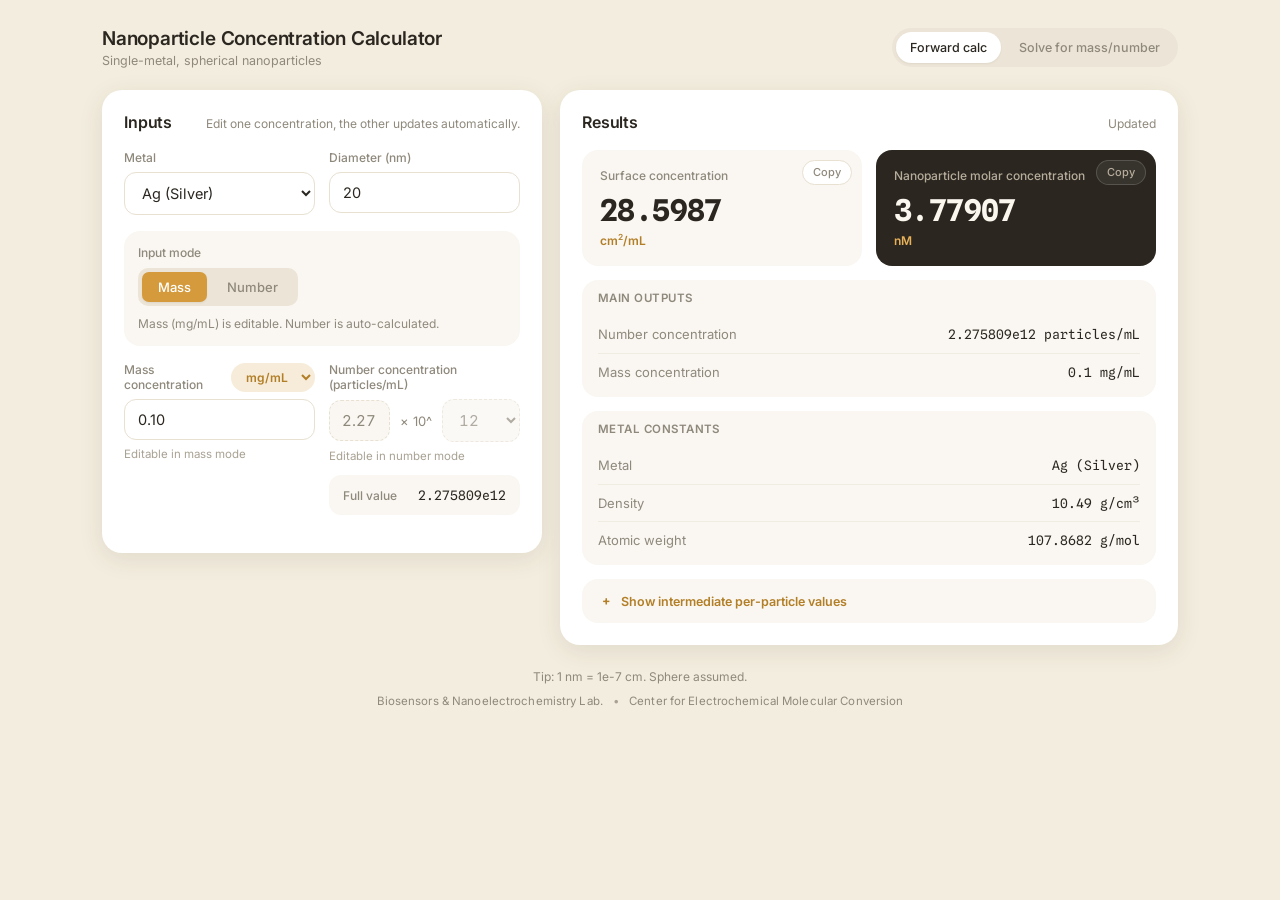
==== index.html @ 7a32f73c "Fix mode overlap and switch font to Inter - .mode now uses flex-direction:column so radios and hint " ====
<!doctype html>
<html lang="en">
<head>
  <meta charset="utf-8" />
  <meta name="viewport" content="width=device-width, initial-scale=1" />
  <title>Nanoparticle Concentration Calculator</title>
  <link rel="preconnect" href="https://fonts.googleapis.com" />
  <link rel="preconnect" href="https://fonts.gstatic.com" crossorigin />
  <link href="https://fonts.googleapis.com/css2?family=Inter:wght@400;500;600;700&family=Spline+Sans+Mono:wght@400;500;600&display=swap" rel="stylesheet" />
  <link rel="stylesheet" href="static/style.css" />
  <script src="static/utils.js"></script>
  <script src="static/calc.js"></script>
</head>

<body>
  <div class="app">
    <header class="topbar">
      <div class="brand">
        <div class="title">
          <h1>Nanoparticle Concentration Calculator</h1>
          <p>Single-metal, spherical nanoparticles</p>
        </div>
      </div>
      <div class="topbar-right">
        <nav class="nav" aria-label="Pages">
          <a class="nav-link active" href="./">Forward calc</a>
          <a class="nav-link" href="solve/">Solve for mass/number</a>
        </nav>
      </div>
    </header>

    <main class="grid">
      <!-- Inputs -->
      <section class="card">
        <div class="card-head">
          <h2>Inputs</h2>
          <span class="muted">Edit one concentration, the other updates automatically.</span>
        </div>

        <form class="form" onsubmit="return false;">
          <div class="row">
            <label class="field">
              <span class="label">Metal</span>
              <select id="metal" class="control"></select>
            </label>

            <label class="field">
              <span class="label">Diameter (nm)</span>
              <input id="diameter" class="control" type="number" step="any" min="0" value="20" />
            </label>
          </div>

          <div class="mode">
            <div class="mode-left">
              <div class="label">Input mode</div>
              <div class="radios">
                <label class="radio">
                  <input type="radio" name="mode" value="mass" checked />
                  <span>Mass</span>
                </label>
                <label class="radio">
                  <input type="radio" name="mode" value="number" />
                  <span>Number</span>
                </label>
              </div>
            </div>
            <div class="mode-right">
              <div class="hint" id="modeHint">Mass is editable. Number is auto-calculated.</div>
            </div>
          </div>

          <div class="row">
            <label class="field">
              <div class="label-row">
                <span class="label">Mass concentration</span>
                <select id="massUnit" class="control control-inline" title="Mass unit">
                  <option value="mg" selected>mg/mL</option>
                  <option value="ug">ug/mL</option>
                </select>
              </div>
              <input id="mass" class="control" type="number" step="any" min="0" placeholder="e.g., 0.10" />
              <span class="help">Editable in mass mode</span>
            </label>

            <div class="field">
              <span class="label">Number concentration (particles/mL)</span>
              <div class="sci">
                <input id="numCoeff" class="control control-sci mono" type="text" inputmode="decimal" placeholder="e.g., 2.12" />
                <span class="sci-mid">× 10^</span>
                <select id="numExp" class="control control-sci mono"></select>
              </div>
              <span class="help">Editable in number mode</span>
              <div class="smallbox">
                <div class="smallbox-k">Full value</div>
                <div class="smallbox-v mono" id="numFull">-</div>
              </div>
            </div>
          </div>

          <div class="status">
            <div id="error" class="msg error" hidden></div>
          </div>

          <noscript>
            <div class="msg error">JavaScript is required for live calculation.</div>
          </noscript>
        </form>
      </section>

      <!-- Results -->
      <section class="card">
        <div class="card-head">
          <h2>Results</h2>
          <span class="muted" id="resultTag">Waiting for valid input…</span>
        </div>

        <div class="results">
          <div class="kpi">
            <button class="copy-btn" onclick="copyToClipboard(document.getElementById('outSurface').textContent, this)">Copy</button>
            <div class="kpi-label">Surface concentration</div>
            <div class="kpi-value mono" id="outSurface">-</div>
            <div class="kpi-unit">cm<sup>2</sup>/mL</div>
          </div>

          <div class="kpi">
            <button class="copy-btn" onclick="copyToClipboard(document.getElementById('outMolar').textContent, this)">Copy</button>
            <div class="kpi-label">Nanoparticle molar concentration</div>
            <div class="kpi-value mono" id="outMolar">-</div>
            <div class="kpi-unit">nM</div>
          </div>
        </div>

        <div class="tables">
          <div class="table">
            <div class="table-title">Main outputs</div>
            <div class="rows">
              <div class="r"><div class="k">Number concentration</div><div class="v mono" id="outNumber">-</div></div>
              <div class="r"><div class="k">Mass concentration</div><div class="v mono" id="outMass">-</div></div>
            </div>
          </div>

          <div class="table">
            <div class="table-title">Metal constants</div>
            <div class="rows">
              <div class="r"><div class="k">Metal</div><div class="v mono" id="outMetal">-</div></div>
              <div class="r"><div class="k">Density</div><div class="v mono" id="outDensity">-</div></div>
              <div class="r"><div class="k">Atomic weight</div><div class="v mono" id="outAW">-</div></div>
            </div>
          </div>

          <details class="details">
            <summary>Show intermediate per-particle values</summary>
            <div class="table">
              <div class="table-title">Intermediate (per particle)</div>
              <div class="rows">
                <div class="r"><div class="k">Radius</div><div class="v mono" id="midRadius">-</div></div>
                <div class="r"><div class="k">Volume</div><div class="v mono" id="midVolume">-</div></div>
                <div class="r"><div class="k">Surface area</div><div class="v mono" id="midArea">-</div></div>
                <div class="r"><div class="k">Mass</div><div class="v mono" id="midMass">-</div></div>
              </div>
            </div>
          </details>
        </div>
      </section>
    </main>

    <footer class="foot">
      <span class="muted">Tip: 1 nm = 1e-7 cm. Sphere assumed.</span>
      <div class="attr">
        <span>Biosensors &amp; Nanoelectrochemistry Lab.</span>
        <span class="dot">•</span>
        <span>Center for Electrochemical Molecular Conversion</span>
      </div>
    </footer>
  </div>

<script>
(() => {
  const $ = (id) => document.getElementById(id);

  // Populate metal dropdown from calc.js
  const metalEl = $("metal");
  Object.entries(METALS).forEach(([sym, m]) => {
    const opt = document.createElement("option");
    opt.value = sym;
    opt.textContent = `${sym} (${m.name})`;
    metalEl.appendChild(opt);
  });

  const diaEl      = $("diameter");
  const massEl     = $("mass");
  const massUnitEl = $("massUnit");
  const coeffEl    = $("numCoeff");
  const expEl      = $("numExp");
  const numFullEl  = $("numFull");
  const errorEl    = $("error");
  const modeHintEl = $("modeHint");
  const resultTagEl= $("resultTag");
  const outSurface = $("outSurface");
  const outMolar   = $("outMolar");
  const outNumber  = $("outNumber");
  const outMass    = $("outMass");
  const outMetal   = $("outMetal");
  const outDensity = $("outDensity");
  const outAW      = $("outAW");
  const midRadius  = $("midRadius");
  const midVolume  = $("midVolume");
  const midArea    = $("midArea");
  const midMass    = $("midMass");

  let timer = null;
  let prevMassUnit = massUnitEl.value;

  function getMode() {
    const r = document.querySelector('input[name="mode"]:checked');
    return r ? r.value : "mass";
  }

  function massUnitLabel() { return massUnitEl.value === "ug" ? "ug/mL" : "mg/mL"; }
  function mgToSelected(mg){ return massUnitEl.value === "ug" ? mg * 1e3 : mg; }
  function selectedToMg(x) { return massUnitEl.value === "ug" ? x * 1e-3 : x; }

  function setError(text) {
    if (!text) { errorEl.hidden = true; errorEl.textContent = ""; return; }
    errorEl.textContent = text; errorEl.hidden = false;
  }

  function clearOutputs() {
    [outSurface,outMolar,outNumber,outMass,outMetal,outDensity,outAW,
     midRadius,midVolume,midArea,midMass].forEach(el => el.textContent = "-");
    resultTagEl.textContent = "Waiting for valid input…";
  }

  function scheduleCompute() {
    if (timer) clearTimeout(timer);
    timer = setTimeout(compute, 180);
  }

  function fillExponentOptions() {
    expEl.innerHTML = "";
    for (let e = 6; e <= 18; e++) {
      const opt = document.createElement("option");
      opt.value = opt.textContent = String(e);
      expEl.appendChild(opt);
    }
    expEl.value = "12";
  }

  function refreshModeUI() {
    const mode = getMode();
    if (mode === "mass") {
      massEl.readOnly = false; coeffEl.readOnly = true; expEl.disabled = true;
      massEl.classList.remove("readonly"); coeffEl.classList.add("readonly"); expEl.classList.add("readonly");
      modeHintEl.textContent = `Mass (${massUnitLabel()}) is editable. Number is auto-calculated.`;
    } else {
      massEl.readOnly = true; coeffEl.readOnly = false; expEl.disabled = false;
      massEl.classList.add("readonly"); coeffEl.classList.remove("readonly"); expEl.classList.remove("readonly");
      modeHintEl.textContent = `Number is editable. Mass (${massUnitLabel()}) is auto-calculated.`;
    }
    setError(""); scheduleCompute();
  }

  function parseCoeff() {
    const s = String(coeffEl.value || "").trim().replace(",", ".");
    if (!s) return null;
    const x = Number(s);
    return Number.isFinite(x) ? x : null;
  }

  function fromSciParts(c, e) { return c * Math.pow(10, e); }

  function toSciParts(x) {
    if (!(x > 0) || !Number.isFinite(x)) return null;
    const exp = Math.floor(Math.log10(x));
    return { coeff: x / Math.pow(10, exp), exp };
  }

  function setFullValueFromCoeffExp() {
    const c = parseCoeff(), e = Number(expEl.value);
    if (c === null || !(c > 0) || !Number.isFinite(e)) { numFullEl.textContent = "-"; return; }
    const n = fromSciParts(c, e);
    numFullEl.textContent = (Number.isFinite(n) && n > 0) ? n.toExponential(6).replace("+","") : "-";
  }

  function compute() {
    setError("");
    const metal = metalEl.value;
    const dia   = Number(diaEl.value);

    if (!Number.isFinite(dia) || dia <= 0) {
      clearOutputs(); setError("Diameter must be > 0 nm."); return;
    }

    const mode = getMode();
    let mass_mg_ml = null, number_per_ml = null;

    if (mode === "mass") {
      const mSel = Number(massEl.value);
      if (!Number.isFinite(mSel) || mSel <= 0) {
        clearOutputs(); resultTagEl.textContent = "Enter mass concentration to calculate."; return;
      }
      mass_mg_ml = selectedToMg(mSel);
    } else {
      const c = parseCoeff(), e = Number(expEl.value);
      setFullValueFromCoeffExp();
      if (c === null || c <= 0) {
        clearOutputs(); resultTagEl.textContent = "Enter coefficient to calculate."; return;
      }
      const n = fromSciParts(c, e);
      if (!Number.isFinite(n) || n <= 0) {
        clearOutputs(); resultTagEl.textContent = "Invalid number concentration."; return;
      }
      number_per_ml = n;
    }

    try {
      const data = calculate(metal, dia, mode, mass_mg_ml, number_per_ml);

      if (mode === "mass") {
        const sp = toSciParts(data.outputs.number_per_ml);
        if (sp) {
          const minE = Number(expEl.options[0].value);
          const maxE = Number(expEl.options[expEl.options.length-1].value);
          const e2 = Math.max(minE, Math.min(maxE, sp.exp));
          expEl.value = String(e2);
          coeffEl.value = (data.outputs.number_per_ml / Math.pow(10, e2)).toPrecision(6).replace(/\.?0+$/,"");
        }
        numFullEl.textContent = data.formatted.number_per_ml;
      } else {
        massEl.value = fmt(mgToSelected(data.outputs.mass_mg_ml));
        numFullEl.textContent = data.formatted.number_per_ml;
      }

      outSurface.textContent = data.formatted.surface_cm2_ml;
      outMolar.textContent   = data.formatted.molar_nM;
      outNumber.textContent  = data.formatted.number_per_ml + " particles/mL";
      outMass.textContent    = fmt(mgToSelected(data.outputs.mass_mg_ml)) + " " + massUnitLabel();
      outMetal.textContent   = `${data.metal.symbol} (${data.metal.name})`;
      outDensity.textContent = `${data.metal.density_g_cm3} g/cm³`;
      outAW.textContent      = `${data.metal.atomic_weight_g_mol} g/mol`;
      midRadius.textContent  = data.formatted.radius_cm + " cm";
      midVolume.textContent  = data.formatted.volume_cm3_per_particle + " cm³";
      midArea.textContent    = data.formatted.area_cm2_per_particle + " cm²";
      midMass.textContent    = data.formatted.mass_g_per_particle + " g";
      resultTagEl.textContent = "Updated";
    } catch(e) {
      clearOutputs(); setError(String(e.message || e)); resultTagEl.textContent = "Error";
    }
  }

  function convertMassValueOnUnitChange() {
    const current = Number(massEl.value);
    if (!Number.isFinite(current) || current <= 0) { prevMassUnit = massUnitEl.value; refreshModeUI(); return; }
    if (prevMassUnit === massUnitEl.value) return;
    const mg = prevMassUnit === "ug" ? current * 1e-3 : current;
    massEl.value = fmt(massUnitEl.value === "ug" ? mg * 1e3 : mg);
    prevMassUnit = massUnitEl.value;
    refreshModeUI();
  }

  fillExponentOptions();
  massEl.value = "0.10"; coeffEl.value = "2.12"; expEl.value = "11";
  setFullValueFromCoeffExp();

  metalEl.addEventListener("change", scheduleCompute);
  diaEl.addEventListener("input", scheduleCompute);
  massEl.addEventListener("input", () => { if (!massEl.readOnly) scheduleCompute(); });
  massUnitEl.addEventListener("change", convertMassValueOnUnitChange);
  coeffEl.addEventListener("input", () => { setFullValueFromCoeffExp(); if (!coeffEl.readOnly) scheduleCompute(); });
  expEl.addEventListener("change", () => { setFullValueFromCoeffExp(); if (!expEl.disabled) scheduleCompute(); });
  document.querySelectorAll('input[name="mode"]').forEach(r => r.addEventListener("change", refreshModeUI));

  refreshModeUI();
})();
</script>
</body>
</html>
---- static/style.css ----
/* ============================================================
   Nanoparticle Concentration Calculator — "Soft Instrument"
   Warm, paper-like, calm.
   ============================================================ */

:root{
  --bg:        #f3eddf;
  --card:      #ffffff;
  --panel:     #faf7f2;
  --ink:       #2b2720;
  --muted:     #8f897c;
  --muted-2:   #a9a294;
  --border:    #e8e0d1;
  --border-2:  #f1ece2;

  --accent:      #d59a3c;
  --accent-deep: #b27e26;
  --accent-wash: #f6ecd9;
  --accent-soft: #e7b15a;

  --ink-tile:  #2b2720;
  --cream:     #fbf7ef;

  --danger:        #a8412c;
  --danger-bg:     #f7e7df;
  --danger-border: #e7c6b6;

  --radius-card: 20px;
  --radius-tile: 16px;
  --radius-ctrl: 12px;
  --shadow:    0 6px 24px rgba(70,55,30,0.10);
  --shadow-sm: 0 1px 2px rgba(60,50,30,0.07);
}

*{ box-sizing:border-box; }
html,body{ height:100%; }

body{
  margin:0;
  font-family:"Inter", ui-sans-serif, system-ui, -apple-system, "Segoe UI", Roboto, Arial, sans-serif;
  color:var(--ink);
  background:var(--bg);
  -webkit-font-smoothing:antialiased;
  text-rendering:optimizeLegibility;
}

.app{
  max-width: 1120px;
  margin: 0 auto;
  padding: 28px 22px 40px;
}

.mono{
  font-family:"Spline Sans Mono", ui-monospace, SFMono-Regular, Menlo, Monaco, Consolas, "Liberation Mono", "Courier New", monospace;
  font-variant-numeric: tabular-nums;
}

sup{ font-size:0.7em; vertical-align:super; line-height:0; }

/* ---------- Top bar ---------- */
.topbar{
  display:flex;
  align-items:center;
  justify-content:space-between;
  gap:16px;
  margin-bottom:22px;
}

.brand{ display:flex; align-items:center; gap:12px; min-width:0; }

.logo{ display:none; }

.title h1{
  margin:0;
  font-size:19px;
  font-weight:600;
  letter-spacing:-0.01em;
  line-height:1.15;
  color:var(--ink);
}
.title p{
  margin:3px 0 0;
  color:var(--muted);
  font-size:12.5px;
}

.topbar-right{ display:flex; align-items:center; gap:12px; }

/* Segmented page nav */
.nav{
  display:inline-flex;
  align-items:center;
  gap:4px;
  background:#ece5d7;
  border-radius:999px;
  padding:4px;
}
.nav-link{
  padding:8px 14px;
  border-radius:999px;
  color:var(--muted);
  font-size:12.5px;
  font-weight:500;
  text-decoration:none;
  white-space:nowrap;
  transition:color 140ms ease, background 140ms ease;
}
.nav-link:hover{ color:var(--ink); }
.nav-link.active{
  color:var(--ink);
  background:var(--card);
  box-shadow:var(--shadow-sm);
}

/* ---------- Layout ---------- */
.grid{
  display:grid;
  grid-template-columns: minmax(360px, 440px) 1fr;
  gap:18px;
  align-items:start;
}

.card{
  background:var(--card);
  border-radius:var(--radius-card);
  padding:22px;
  box-shadow:var(--shadow);
  min-width:0;
}

.card-head{
  display:flex;
  align-items:baseline;
  justify-content:space-between;
  gap:12px;
  margin-bottom:18px;
}
.card h2{
  margin:0;
  font-size:16px;
  font-weight:600;
  letter-spacing:-0.01em;
}
.muted{ color:var(--muted); font-size:12px; }

/* ---------- Form ---------- */
.form{ display:flex; flex-direction:column; gap:16px; }

.row{ display:grid; grid-template-columns:1fr 1fr; gap:14px; }

.field .label{
  display:block;
  color:var(--muted);
  font-size:12px;
  font-weight:500;
  margin-bottom:7px;
}

.label-row{
  display:flex;
  align-items:center;
  justify-content:space-between;
  gap:10px;
  margin-bottom:7px;
}
.label-row .label{ margin-bottom:0; }

.control{
  width:100%;
  padding:11px 13px;
  border-radius:var(--radius-ctrl);
  border:1.5px solid var(--border);
  background:var(--card);
  color:var(--ink);
  font-family:inherit;
  font-size:14.5px;
  outline:none;
  transition:border-color 140ms ease, box-shadow 140ms ease, background 140ms ease;
}
.control::placeholder{ color:var(--muted-2); }
.control:focus{
  border-color:var(--accent);
  box-shadow:0 0 0 3px rgba(213,154,60,0.18);
}
.control.readonly{
  border-style:dashed;
  background:var(--panel);
  color:var(--muted);
}

input.mono, .control.mono{ font-size:15px; letter-spacing:0.01em; }

/* Inline unit dropdown -> amber chip */
.control-inline{
  width:auto;
  min-width:84px;
  padding:5px 10px;
  font-size:12px;
  font-weight:600;
  border-radius:999px;
  border:1px solid transparent;
  background:var(--accent-wash);
  color:var(--accent-deep);
}
.control-inline:focus{ box-shadow:0 0 0 3px rgba(213,154,60,0.18); }
.control-inline.readonly{
  background:var(--border-2);
  color:var(--muted-2);
  border-style:solid;
}

.help{
  display:block;
  margin-top:7px;
  color:var(--muted-2);
  font-size:11.5px;
}

/* ---------- Mode (segmented radios) ---------- */
.mode{
  display:flex;
  flex-direction:column;
  gap:10px;
  background:var(--panel);
  border-radius:var(--radius-tile);
  padding:14px;
}
.mode-left{ min-width:0; }
.mode-left > .label{
  color:var(--muted);
  font-size:12px;
  font-weight:500;
  margin-bottom:8px;
}

.radios{
  display:inline-flex;
  gap:4px;
  background:#ece5d7;
  border-radius:10px;
  padding:4px;
}
.radio{
  position:relative;
  display:inline-flex;
  margin:0;
  cursor:pointer;
  user-select:none;
}
.radio input{
  position:absolute;
  opacity:0;
  inset:0;
  margin:0;
  cursor:pointer;
}
.radio span{
  display:block;
  padding:7px 16px;
  border-radius:7px;
  font-size:13px;
  font-weight:500;
  color:var(--muted);
  white-space:nowrap;
  transition:background 140ms ease, color 140ms ease, box-shadow 140ms ease;
}
.radio input:hover + span{ color:var(--ink); }
.radio input:checked + span{
  background:var(--accent);
  color:#fff;
  box-shadow:var(--shadow-sm);
}
.radio input:focus-visible + span{
  box-shadow:0 0 0 3px rgba(213,154,60,0.30);
}

.hint{
  color:var(--muted);
  font-size:12px;
  line-height:1.35;
}

.status{ min-height:0; }

/* ---------- Messages ---------- */
.msg{
  padding:10px 12px;
  border-radius:var(--radius-ctrl);
  border:1px solid var(--border);
  background:var(--panel);
  font-size:12.5px;
  color:var(--muted);
}
.msg.error{
  border-color:var(--danger-border);
  background:var(--danger-bg);
  color:var(--danger);
}

/* ---------- Results KPIs ---------- */
.results{
  display:grid;
  grid-template-columns:1fr 1fr;
  gap:14px;
  margin-bottom:14px;
}

.kpi{
  background:var(--panel);
  border-radius:var(--radius-tile);
  padding:18px;
  min-height:104px;
  min-width:0;
  position:relative;
  display:flex;
  flex-direction:column;
  justify-content:flex-start;
}
.kpi-label{
  color:var(--muted);
  font-size:12px;
  font-weight:500;
  margin-bottom:auto;
}
.kpi-value{
  margin-top:12px;
  font-size:30px;
  font-weight:700;
  letter-spacing:-0.02em;
  line-height:1;
  overflow-wrap:anywhere;
}
.kpi-unit{
  margin-top:8px;
  color:var(--accent-deep);
  font-size:12px;
  font-weight:600;
}

/* Second KPI is the dark anchor tile */
.results .kpi:last-child{ background:var(--ink-tile); }
.results .kpi:last-child .kpi-label{ color:#b6ad9c; }
.results .kpi:last-child .kpi-value{ color:var(--cream); }
.results .kpi:last-child .kpi-unit{ color:var(--accent-soft); }

/* ---------- Copy button ---------- */
.copy-btn{
  position:absolute;
  top:10px;
  right:10px;
  padding:4px 10px;
  border-radius:999px;
  border:1px solid var(--border);
  background:var(--card);
  color:var(--muted);
  font-size:11px;
  font-weight:500;
  cursor:pointer;
  transition:border-color 140ms, color 140ms, background 140ms;
  line-height:1.4;
  font-family:inherit;
}
.copy-btn:hover{
  border-color:var(--accent);
  color:var(--accent-deep);
  background:var(--accent-wash);
}
.copy-btn.copied{
  border-color:var(--accent);
  color:var(--accent-deep);
  background:var(--accent-wash);
}
.results .kpi:last-child .copy-btn{
  border-color:rgba(255,255,255,0.16);
  background:rgba(255,255,255,0.06);
  color:#b6ad9c;
}
.results .kpi:last-child .copy-btn:hover,
.results .kpi:last-child .copy-btn.copied{
  border-color:var(--accent-soft);
  color:var(--accent-soft);
  background:rgba(255,255,255,0.08);
}

/* ---------- Tables ---------- */
.tables{ display:flex; flex-direction:column; gap:14px; }

.table{
  background:var(--panel);
  border-radius:var(--radius-tile);
  overflow:hidden;
}
.table-title{
  padding:11px 16px;
  color:var(--muted);
  font-size:11.5px;
  font-weight:600;
  letter-spacing:0.04em;
  text-transform:uppercase;
}
.rows{ padding:0 16px 6px; }
.r{
  display:flex;
  align-items:flex-start;
  justify-content:space-between;
  gap:12px;
  padding:10px 0;
  border-top:1px solid var(--border-2);
}
.r:first-child{ border-top:0; }
.k{
  color:var(--muted);
  font-size:13px;
  line-height:1.3;
  width:44%;
}
.v{
  text-align:right;
  font-size:13px;
  color:var(--ink);
  width:56%;
  line-height:1.3;
  overflow-wrap:anywhere;
}

/* ---------- Scientific input ---------- */
.sci{
  display:grid;
  grid-template-columns:1fr auto 78px;
  gap:10px;
  align-items:center;
}
.control-sci{ padding:10px 12px; }
.sci-mid{ color:var(--muted); font-size:13px; white-space:nowrap; }

.smallbox{
  margin-top:12px;
  background:var(--panel);
  border-radius:var(--radius-ctrl);
  padding:12px 14px;
  display:flex;
  justify-content:space-between;
  align-items:center;
  gap:12px;
}
.smallbox-k{ color:var(--muted); font-size:12px; font-weight:500; }
.smallbox-v{
  font-size:13px;
  color:var(--ink);
  text-align:right;
  overflow-wrap:anywhere;
}

/* ---------- Details ---------- */
.details{
  background:var(--panel);
  border-radius:var(--radius-tile);
  padding:14px 16px;
}
details > summary{
  cursor:pointer;
  color:var(--accent-deep);
  font-size:12.5px;
  font-weight:600;
  list-style:none;
  user-select:none;
  display:flex;
  align-items:center;
  gap:7px;
}
details > summary::-webkit-details-marker{ display:none; }
details > summary::before{
  content:"+";
  display:inline-flex;
  align-items:center;
  justify-content:center;
  width:16px; height:16px;
  font-weight:700;
  line-height:1;
}
details[open] > summary::before{ content:"\2212"; }
.details .table{ margin-top:14px; background:var(--card); }
.details .table .r{ border-top-color:var(--border-2); }

/* ---------- Footer ---------- */
.foot{
  margin-top:24px;
  text-align:center;
  color:var(--muted-2);
  font-size:12px;
}
.attr{
  margin-top:10px;
  display:flex;
  gap:10px;
  justify-content:center;
  align-items:center;
  flex-wrap:wrap;
  color:var(--muted);
  font-size:11.5px;
  letter-spacing:0.01em;
}
.attr .dot{ color:var(--muted-2); }

/* ---------- Responsive ---------- */
@media (max-width: 1000px){
  .grid{ grid-template-columns:1fr; }
}

@media (max-width: 720px){
  .app{ padding:20px 16px 32px; }
  .row{ grid-template-columns:1fr; }
  .results{ grid-template-columns:1fr; }
  .sci{ grid-template-columns:1fr auto 78px; }
  .topbar{ flex-direction:column; align-items:stretch; gap:14px; }
  .topbar-right{ justify-content:space-between; }
  .nav{ flex:1; justify-content:center; }
  .nav-link{ flex:1; text-align:center; }
}
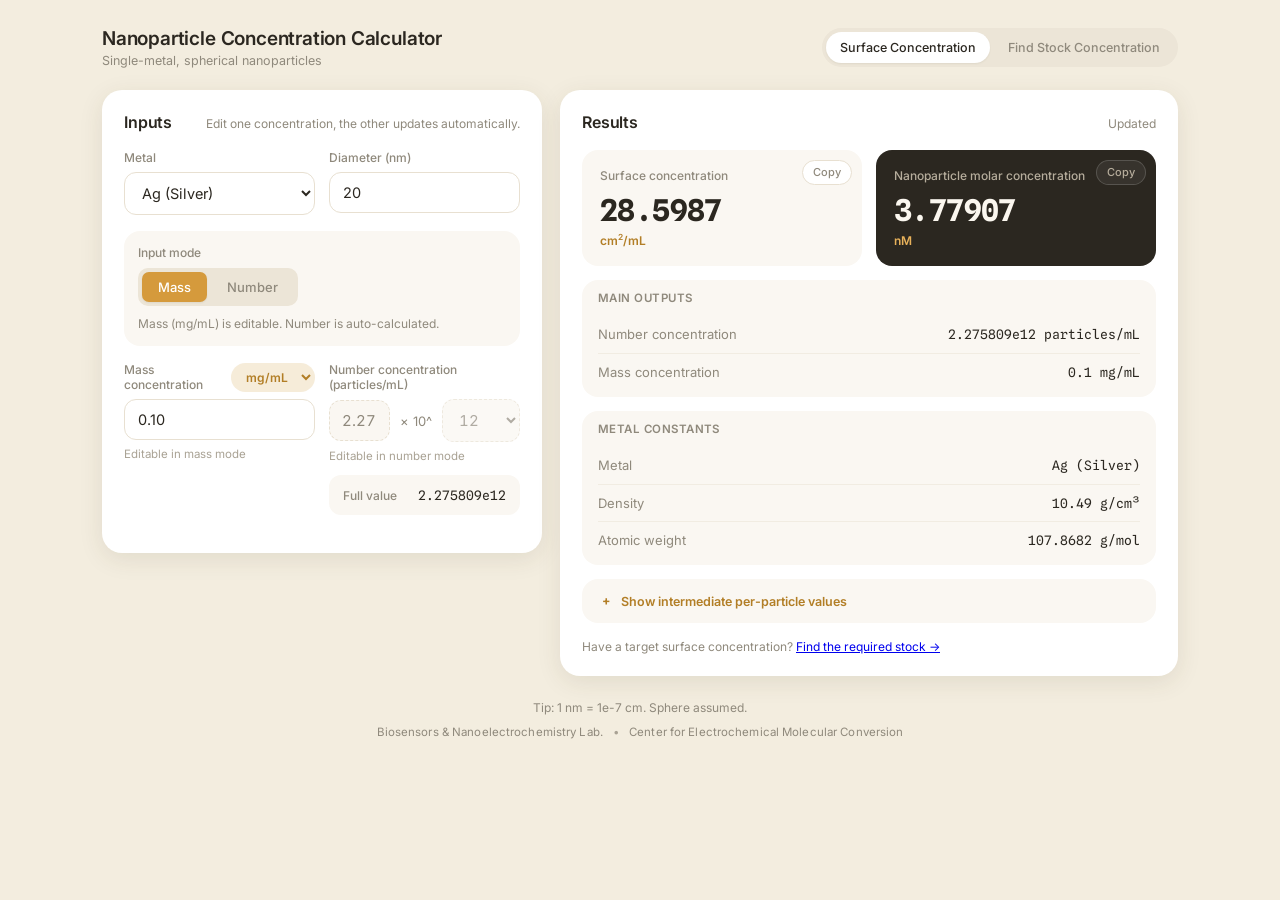
==== commit 9ed481be: "Rename pages and add cross-link between calculators - "Forward calc" → "Surface Concentration" (main" ====
--- a/index.html
+++ b/index.html
@@ -3,7 +3,7 @@
 <head>
   <meta charset="utf-8" />
   <meta name="viewport" content="width=device-width, initial-scale=1" />
-  <title>Nanoparticle Concentration Calculator</title>
+  <title>Surface Concentration — NP Calc</title>
   <link rel="preconnect" href="https://fonts.googleapis.com" />
   <link rel="preconnect" href="https://fonts.gstatic.com" crossorigin />
   <link href="https://fonts.googleapis.com/css2?family=Inter:wght@400;500;600;700&family=Spline+Sans+Mono:wght@400;500;600&display=swap" rel="stylesheet" />
@@ -23,8 +23,8 @@
       </div>
       <div class="topbar-right">
         <nav class="nav" aria-label="Pages">
-          <a class="nav-link active" href="./">Forward calc</a>
-          <a class="nav-link" href="solve/">Solve for mass/number</a>
+          <a class="nav-link active" href="./">Surface Concentration</a>
+          <a class="nav-link" href="solve/">Find Stock Concentration</a>
         </nav>
       </div>
     </header>
@@ -160,6 +160,10 @@
               </div>
             </div>
           </details>
+        </div>
+
+        <div style="margin-top:16px;font-size:12px;color:var(--muted);">
+          Have a target surface concentration? <a href="solve/">Find the required stock →</a>
         </div>
       </section>
     </main>
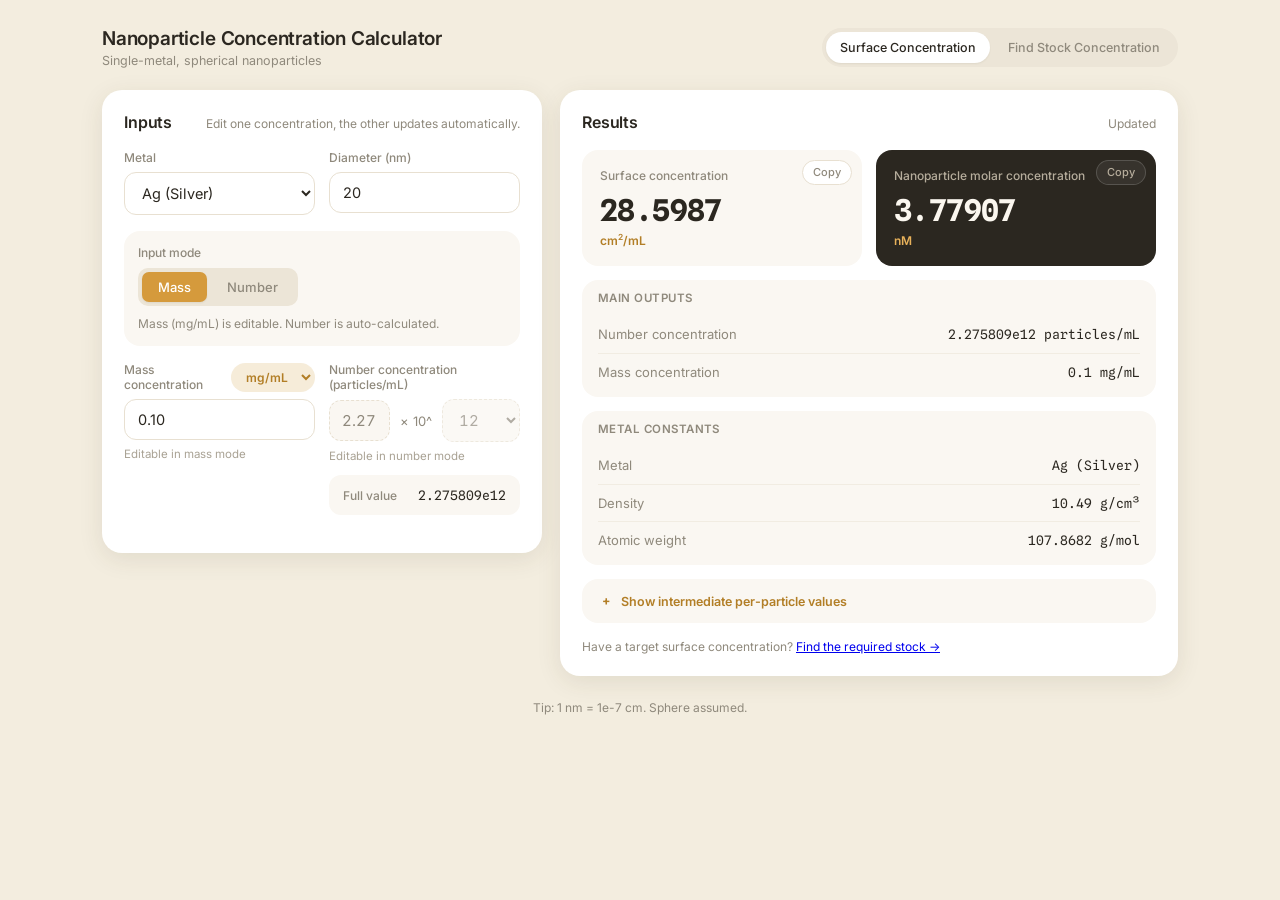
==== commit 299cb2f2: "Remove lab attribution from footer" ====
--- a/index.html
+++ b/index.html
@@ -170,11 +170,6 @@
 
     <footer class="foot">
       <span class="muted">Tip: 1 nm = 1e-7 cm. Sphere assumed.</span>
-      <div class="attr">
-        <span>Biosensors &amp; Nanoelectrochemistry Lab.</span>
-        <span class="dot">•</span>
-        <span>Center for Electrochemical Molecular Conversion</span>
-      </div>
     </footer>
   </div>
 
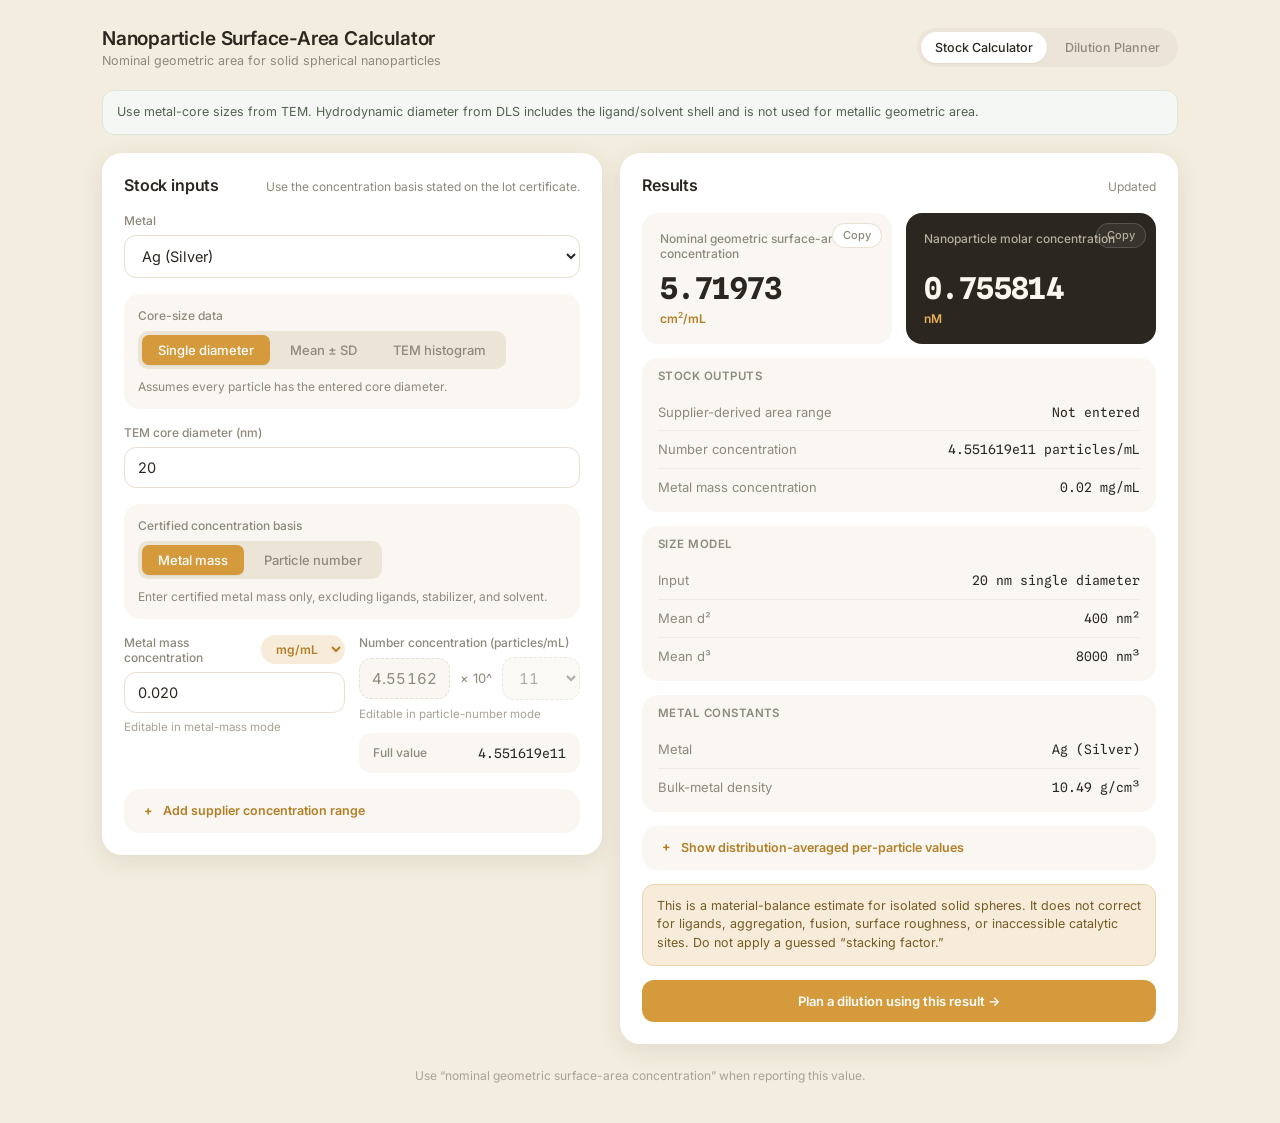
==== commit 8c95d5c5: "Add surface-area dilution and distribution tools" ====
--- a/index.html
+++ b/index.html
@@ -3,10 +3,11 @@
 <head>
   <meta charset="utf-8" />
   <meta name="viewport" content="width=device-width, initial-scale=1" />
-  <title>Surface Concentration — NP Calc</title>
+  <title>Nominal Geometric Surface Area — NP Calc</title>
   <link rel="preconnect" href="https://fonts.googleapis.com" />
   <link rel="preconnect" href="https://fonts.gstatic.com" crossorigin />
   <link href="https://fonts.googleapis.com/css2?family=Inter:wght@400;500;600;700&family=Spline+Sans+Mono:wght@400;500;600&display=swap" rel="stylesheet" />
+  <link rel="icon" href="favicon.svg" type="image/svg+xml" />
   <link rel="stylesheet" href="static/style.css" />
   <script src="static/utils.js"></script>
   <script src="static/calc.js"></script>
@@ -17,97 +18,132 @@
     <header class="topbar">
       <div class="brand">
         <div class="title">
-          <h1>Nanoparticle Concentration Calculator</h1>
-          <p>Single-metal, spherical nanoparticles</p>
+          <h1>Nanoparticle Surface-Area Calculator</h1>
+          <p>Nominal geometric area for solid spherical nanoparticles</p>
         </div>
       </div>
       <div class="topbar-right">
         <nav class="nav" aria-label="Pages">
-          <a class="nav-link active" href="./">Surface Concentration</a>
-          <a class="nav-link" href="solve/">Find Stock Concentration</a>
+          <a class="nav-link active" href="./">Stock Calculator</a>
+          <a class="nav-link" href="solve/">Dilution Planner</a>
         </nav>
       </div>
     </header>
 
-    <main class="grid">
-      <!-- Inputs -->
+    <div class="notice info">
+      Use metal-core sizes from TEM. Hydrodynamic diameter from DLS includes the ligand/solvent shell and is not used for metallic geometric area.
+    </div>
+
+    <main class="grid grid-wide">
       <section class="card">
         <div class="card-head">
-          <h2>Inputs</h2>
-          <span class="muted">Edit one concentration, the other updates automatically.</span>
+          <h2>Stock inputs</h2>
+          <span class="muted">Use the concentration basis stated on the lot certificate.</span>
         </div>
 
         <form class="form" onsubmit="return false;">
-          <div class="row">
+          <label class="field">
+            <span class="label">Metal</span>
+            <select id="metal" class="control"></select>
+          </label>
+
+          <div class="mode">
+            <div class="mode-left">
+              <div class="label">Core-size data</div>
+              <div class="radios radios-wrap">
+                <label class="radio"><input type="radio" name="sizeMode" value="single" checked /><span>Single diameter</span></label>
+                <label class="radio"><input type="radio" name="sizeMode" value="normal" /><span>Mean ± SD</span></label>
+                <label class="radio"><input type="radio" name="sizeMode" value="histogram" /><span>TEM histogram</span></label>
+              </div>
+            </div>
+            <div class="hint" id="sizeHint">Assumes every particle has the entered core diameter.</div>
+          </div>
+
+          <div id="sizeSingle" class="size-panel">
             <label class="field">
-              <span class="label">Metal</span>
-              <select id="metal" class="control"></select>
-            </label>
-
-            <label class="field">
-              <span class="label">Diameter (nm)</span>
+              <span class="label">TEM core diameter (nm)</span>
               <input id="diameter" class="control" type="number" step="any" min="0" value="20" />
             </label>
           </div>
 
+          <div id="sizeNormal" class="size-panel" hidden>
+            <div class="row">
+              <label class="field">
+                <span class="label">Number-weighted mean (nm)</span>
+                <input id="meanDiameter" class="control" type="number" step="any" min="0" value="20" />
+              </label>
+              <label class="field">
+                <span class="label">Standard deviation (nm)</span>
+                <input id="diameterSd" class="control" type="number" step="any" min="0" value="4" />
+              </label>
+            </div>
+          </div>
+
+          <div id="sizeHistogram" class="size-panel" hidden>
+            <label class="field">
+              <span class="label">Number-weighted TEM data: diameter, weight</span>
+              <textarea id="histogramData" class="control mono" rows="6" spellcheck="false" placeholder="diameter_nm, count&#10;16, 8&#10;18, 21&#10;20, 34&#10;22, 25&#10;24, 12"></textarea>
+              <span class="help">Paste two columns from a CSV or histogram. Weights may be counts or relative frequencies.</span>
+            </label>
+          </div>
+
           <div class="mode">
             <div class="mode-left">
-              <div class="label">Input mode</div>
+              <div class="label">Certified concentration basis</div>
               <div class="radios">
-                <label class="radio">
-                  <input type="radio" name="mode" value="mass" checked />
-                  <span>Mass</span>
-                </label>
-                <label class="radio">
-                  <input type="radio" name="mode" value="number" />
-                  <span>Number</span>
-                </label>
+                <label class="radio"><input type="radio" name="mode" value="mass" checked /><span>Metal mass</span></label>
+                <label class="radio"><input type="radio" name="mode" value="number" /><span>Particle number</span></label>
               </div>
             </div>
-            <div class="mode-right">
-              <div class="hint" id="modeHint">Mass is editable. Number is auto-calculated.</div>
-            </div>
+            <div class="hint" id="modeHint">Enter metal mass only, excluding ligands, stabilizer, and solvent.</div>
           </div>
 
           <div class="row">
             <label class="field">
               <div class="label-row">
-                <span class="label">Mass concentration</span>
+                <span class="label">Metal mass concentration</span>
                 <select id="massUnit" class="control control-inline" title="Mass unit">
                   <option value="mg" selected>mg/mL</option>
-                  <option value="ug">ug/mL</option>
+                  <option value="ug">µg/mL</option>
                 </select>
               </div>
-              <input id="mass" class="control" type="number" step="any" min="0" placeholder="e.g., 0.10" />
-              <span class="help">Editable in mass mode</span>
+              <input id="mass" class="control" type="number" step="any" min="0" value="0.020" />
+              <span class="help">Editable in metal-mass mode</span>
             </label>
 
             <div class="field">
               <span class="label">Number concentration (particles/mL)</span>
               <div class="sci">
-                <input id="numCoeff" class="control control-sci mono" type="text" inputmode="decimal" placeholder="e.g., 2.12" />
+                <input id="numCoeff" class="control control-sci mono" type="text" inputmode="decimal" value="6.54" />
                 <span class="sci-mid">× 10^</span>
                 <select id="numExp" class="control control-sci mono"></select>
               </div>
-              <span class="help">Editable in number mode</span>
-              <div class="smallbox">
-                <div class="smallbox-k">Full value</div>
-                <div class="smallbox-v mono" id="numFull">-</div>
-              </div>
-            </div>
-          </div>
-
-          <div class="status">
-            <div id="error" class="msg error" hidden></div>
-          </div>
-
-          <noscript>
-            <div class="msg error">JavaScript is required for live calculation.</div>
-          </noscript>
+              <span class="help">Editable in particle-number mode</span>
+              <div class="smallbox"><div class="smallbox-k">Full value</div><div class="smallbox-v mono" id="numFull">-</div></div>
+            </div>
+          </div>
+
+          <details class="details details-form">
+            <summary>Add supplier concentration range</summary>
+            <div class="row details-body">
+              <label class="field">
+                <span class="label" id="rangeMinLabel">Minimum metal mass concentration (mg/mL)</span>
+                <input id="rangeMin" class="control mono" type="text" inputmode="decimal" placeholder="optional" />
+              </label>
+              <label class="field">
+                <span class="label" id="rangeMaxLabel">Maximum metal mass concentration (mg/mL)</span>
+                <input id="rangeMax" class="control mono" type="text" inputmode="decimal" placeholder="optional" />
+              </label>
+            </div>
+            <p class="help">Use a lot-specific minimum/maximum or specification range. Converted values are not independent measurements.</p>
+          </details>
+
+          <div id="sizeWarning" class="msg warning" hidden></div>
+          <div id="error" class="msg error" hidden></div>
+          <noscript><div class="msg error">JavaScript is required for live calculation.</div></noscript>
         </form>
       </section>
 
-      <!-- Results -->
       <section class="card">
         <div class="card-head">
           <h2>Results</h2>
@@ -117,11 +153,10 @@
         <div class="results">
           <div class="kpi">
             <button class="copy-btn" onclick="copyToClipboard(document.getElementById('outSurface').textContent, this)">Copy</button>
-            <div class="kpi-label">Surface concentration</div>
+            <div class="kpi-label">Nominal geometric surface-area concentration</div>
             <div class="kpi-value mono" id="outSurface">-</div>
             <div class="kpi-unit">cm<sup>2</sup>/mL</div>
           </div>
-
           <div class="kpi">
             <button class="copy-btn" onclick="copyToClipboard(document.getElementById('outMolar').textContent, this)">Copy</button>
             <div class="kpi-label">Nanoparticle molar concentration</div>
@@ -132,10 +167,20 @@
 
         <div class="tables">
           <div class="table">
-            <div class="table-title">Main outputs</div>
+            <div class="table-title">Stock outputs</div>
             <div class="rows">
+              <div class="r"><div class="k">Supplier-derived area range</div><div class="v mono" id="outRange">Not entered</div></div>
               <div class="r"><div class="k">Number concentration</div><div class="v mono" id="outNumber">-</div></div>
-              <div class="r"><div class="k">Mass concentration</div><div class="v mono" id="outMass">-</div></div>
+              <div class="r"><div class="k">Metal mass concentration</div><div class="v mono" id="outMass">-</div></div>
+            </div>
+          </div>
+
+          <div class="table">
+            <div class="table-title">Size model</div>
+            <div class="rows">
+              <div class="r"><div class="k">Input</div><div class="v mono" id="outSizeModel">-</div></div>
+              <div class="r"><div class="k">Mean d²</div><div class="v mono" id="outD2">-</div></div>
+              <div class="r"><div class="k">Mean d³</div><div class="v mono" id="outD3">-</div></div>
             </div>
           </div>
 
@@ -143,233 +188,216 @@
             <div class="table-title">Metal constants</div>
             <div class="rows">
               <div class="r"><div class="k">Metal</div><div class="v mono" id="outMetal">-</div></div>
-              <div class="r"><div class="k">Density</div><div class="v mono" id="outDensity">-</div></div>
-              <div class="r"><div class="k">Atomic weight</div><div class="v mono" id="outAW">-</div></div>
+              <div class="r"><div class="k">Bulk-metal density</div><div class="v mono" id="outDensity">-</div></div>
             </div>
           </div>
 
           <details class="details">
-            <summary>Show intermediate per-particle values</summary>
+            <summary>Show distribution-averaged per-particle values</summary>
             <div class="table">
-              <div class="table-title">Intermediate (per particle)</div>
               <div class="rows">
-                <div class="r"><div class="k">Radius</div><div class="v mono" id="midRadius">-</div></div>
-                <div class="r"><div class="k">Volume</div><div class="v mono" id="midVolume">-</div></div>
-                <div class="r"><div class="k">Surface area</div><div class="v mono" id="midArea">-</div></div>
-                <div class="r"><div class="k">Mass</div><div class="v mono" id="midMass">-</div></div>
+                <div class="r"><div class="k">Mean radius</div><div class="v mono" id="midRadius">-</div></div>
+                <div class="r"><div class="k">Mean volume</div><div class="v mono" id="midVolume">-</div></div>
+                <div class="r"><div class="k">Mean surface area</div><div class="v mono" id="midArea">-</div></div>
+                <div class="r"><div class="k">Mean particle mass</div><div class="v mono" id="midMass">-</div></div>
               </div>
             </div>
           </details>
-        </div>
-
-        <div style="margin-top:16px;font-size:12px;color:var(--muted);">
-          Have a target surface concentration? <a href="solve/">Find the required stock →</a>
+
+          <div class="notice caution">
+            This is a material-balance estimate for isolated solid spheres. It does not correct for ligands, aggregation, fusion, surface roughness, or inaccessible catalytic sites. Do not apply a guessed “stacking factor.”
+          </div>
+
+          <a id="plannerLink" class="action-link" href="solve/">Plan a dilution using this result →</a>
         </div>
       </section>
     </main>
 
-    <footer class="foot">
-      <span class="muted">Tip: 1 nm = 1e-7 cm. Sphere assumed.</span>
-    </footer>
+    <footer class="foot">Use “nominal geometric surface-area concentration” when reporting this value.</footer>
   </div>
 
 <script>
 (() => {
   const $ = (id) => document.getElementById(id);
-
-  // Populate metal dropdown from calc.js
   const metalEl = $("metal");
-  Object.entries(METALS).forEach(([sym, m]) => {
-    const opt = document.createElement("option");
-    opt.value = sym;
-    opt.textContent = `${sym} (${m.name})`;
-    metalEl.appendChild(opt);
+  Object.entries(METALS).forEach(([symbol, metal]) => {
+    const option = document.createElement("option");
+    option.value = symbol;
+    option.textContent = `${symbol} (${metal.name})`;
+    metalEl.appendChild(option);
   });
 
-  const diaEl      = $("diameter");
-  const massEl     = $("mass");
-  const massUnitEl = $("massUnit");
-  const coeffEl    = $("numCoeff");
-  const expEl      = $("numExp");
-  const numFullEl  = $("numFull");
-  const errorEl    = $("error");
-  const modeHintEl = $("modeHint");
-  const resultTagEl= $("resultTag");
-  const outSurface = $("outSurface");
-  const outMolar   = $("outMolar");
-  const outNumber  = $("outNumber");
-  const outMass    = $("outMass");
-  const outMetal   = $("outMetal");
-  const outDensity = $("outDensity");
-  const outAW      = $("outAW");
-  const midRadius  = $("midRadius");
-  const midVolume  = $("midVolume");
-  const midArea    = $("midArea");
-  const midMass    = $("midMass");
-
+  const elements = {
+    diameter: $("diameter"), mean: $("meanDiameter"), sd: $("diameterSd"), histogram: $("histogramData"),
+    mass: $("mass"), massUnit: $("massUnit"), coeff: $("numCoeff"), exp: $("numExp"), numFull: $("numFull"),
+    rangeMin: $("rangeMin"), rangeMax: $("rangeMax"), error: $("error"), warning: $("sizeWarning"),
+  };
   let timer = null;
-  let prevMassUnit = massUnitEl.value;
-
-  function getMode() {
-    const r = document.querySelector('input[name="mode"]:checked');
-    return r ? r.value : "mass";
-  }
-
-  function massUnitLabel() { return massUnitEl.value === "ug" ? "ug/mL" : "mg/mL"; }
-  function mgToSelected(mg){ return massUnitEl.value === "ug" ? mg * 1e3 : mg; }
-  function selectedToMg(x) { return massUnitEl.value === "ug" ? x * 1e-3 : x; }
-
-  function setError(text) {
-    if (!text) { errorEl.hidden = true; errorEl.textContent = ""; return; }
-    errorEl.textContent = text; errorEl.hidden = false;
+  let previousMassUnit = elements.massUnit.value;
+
+  function selectedRadio(name, fallback) {
+    return document.querySelector(`input[name="${name}"]:checked`)?.value || fallback;
+  }
+  function inputMode() { return selectedRadio("mode", "mass"); }
+  function sizeMode() { return selectedRadio("sizeMode", "single"); }
+  function selectedToMg(value) { return elements.massUnit.value === "ug" ? value * 1e-3 : value; }
+  function mgToSelected(value) { return elements.massUnit.value === "ug" ? value * 1e3 : value; }
+  function massUnitLabel() { return elements.massUnit.value === "ug" ? "µg/mL" : "mg/mL"; }
+
+  function sizeSpec() {
+    if (sizeMode() === "normal") return { mode: "normal", mean_nm: Number(elements.mean.value), sd_nm: Number(elements.sd.value) };
+    if (sizeMode() === "histogram") return { mode: "histogram", histogram_text: elements.histogram.value };
+    return { mode: "single", diameter_nm: Number(elements.diameter.value) };
+  }
+
+  function parseOptional(element) {
+    const raw = element.value.trim();
+    return raw === "" ? null : Number(raw.replace(",", "."));
+  }
+  function parseCoeff() {
+    const value = Number(elements.coeff.value.trim().replace(",", "."));
+    return Number.isFinite(value) ? value : null;
+  }
+  function currentNumber() { return parseCoeff() * Math.pow(10, Number(elements.exp.value)); }
+  function toSciParts(value) {
+    const exp = Math.floor(Math.log10(value));
+    return { coeff: value / Math.pow(10, exp), exp };
+  }
+  function showMessage(element, message) {
+    element.textContent = message || "";
+    element.hidden = !message;
+  }
+  function scheduleCompute() {
+    clearTimeout(timer);
+    timer = setTimeout(compute, 120);
+  }
+  function fillExponents() {
+    for (let exponent = 3; exponent <= 20; exponent += 1) {
+      const option = document.createElement("option");
+      option.value = option.textContent = exponent;
+      elements.exp.appendChild(option);
+    }
+    elements.exp.value = "11";
+  }
+
+  function refreshUI() {
+    const sm = sizeMode();
+    $("sizeSingle").hidden = sm !== "single";
+    $("sizeNormal").hidden = sm !== "normal";
+    $("sizeHistogram").hidden = sm !== "histogram";
+    $("sizeHint").textContent = sm === "single"
+      ? "Assumes every particle has the entered core diameter."
+      : sm === "normal"
+        ? "Uses analytical number-weighted moments for an arithmetic mean and SD."
+        : "Uses the number-weighted second and third moments of your TEM data.";
+
+    const mode = inputMode();
+    const massEditable = mode === "mass";
+    elements.mass.readOnly = !massEditable;
+    elements.coeff.readOnly = massEditable;
+    elements.exp.disabled = massEditable;
+    elements.mass.classList.toggle("readonly", !massEditable);
+    elements.coeff.classList.toggle("readonly", massEditable);
+    elements.exp.classList.toggle("readonly", massEditable);
+    $("modeHint").textContent = massEditable
+      ? "Enter certified metal mass only, excluding ligands, stabilizer, and solvent."
+      : "Enter the supplier-certified particle-number concentration.";
+    const rangeBasis = massEditable ? `metal mass concentration (${massUnitLabel()})` : "number concentration (particles/mL)";
+    $("rangeMinLabel").textContent = `Minimum ${rangeBasis}`;
+    $("rangeMaxLabel").textContent = `Maximum ${rangeBasis}`;
+    scheduleCompute();
   }
 
   function clearOutputs() {
-    [outSurface,outMolar,outNumber,outMass,outMetal,outDensity,outAW,
-     midRadius,midVolume,midArea,midMass].forEach(el => el.textContent = "-");
-    resultTagEl.textContent = "Waiting for valid input…";
-  }
-
-  function scheduleCompute() {
-    if (timer) clearTimeout(timer);
-    timer = setTimeout(compute, 180);
-  }
-
-  function fillExponentOptions() {
-    expEl.innerHTML = "";
-    for (let e = 6; e <= 18; e++) {
-      const opt = document.createElement("option");
-      opt.value = opt.textContent = String(e);
-      expEl.appendChild(opt);
+    ["outSurface","outMolar","outNumber","outMass","outSizeModel","outD2","outD3","outMetal","outDensity","midRadius","midVolume","midArea","midMass"]
+      .forEach((id) => { $(id).textContent = "-"; });
+    $("outRange").textContent = "Not entered";
+    $("resultTag").textContent = "Waiting for valid input…";
+  }
+
+  function compute() {
+    showMessage(elements.error, "");
+    showMessage(elements.warning, "");
+    try {
+      const mode = inputMode();
+      const nominal = mode === "mass" ? selectedToMg(Number(elements.mass.value)) : currentNumber();
+      const convertRange = (value) => mode === "mass" && value !== null ? selectedToMg(value) : value;
+      const range = calculateConcentrationRange(
+        metalEl.value,
+        sizeSpec(),
+        mode,
+        nominal,
+        convertRange(parseOptional(elements.rangeMin)),
+        convertRange(parseOptional(elements.rangeMax)),
+      );
+      const data = range.nominal;
+
+      if (mode === "mass") {
+        const parts = toSciParts(data.outputs.number_per_ml);
+        elements.exp.value = String(Math.max(3, Math.min(20, parts.exp)));
+        elements.coeff.value = fmt(data.outputs.number_per_ml / Math.pow(10, Number(elements.exp.value)));
+      } else {
+        elements.mass.value = fmt(mgToSelected(data.outputs.mass_mg_ml));
+      }
+      elements.numFull.textContent = data.formatted.number_per_ml;
+
+      $("outSurface").textContent = data.formatted.surface_cm2_ml;
+      $("outMolar").textContent = data.formatted.molar_nM;
+      $("outNumber").textContent = `${data.formatted.number_per_ml} particles/mL`;
+      $("outMass").textContent = `${fmt(mgToSelected(data.outputs.mass_mg_ml))} ${massUnitLabel()}`;
+      $("outSizeModel").textContent = data.size.description;
+      $("outD2").textContent = `${fmt(data.size.mean_d2_nm2)} nm²`;
+      $("outD3").textContent = `${fmt(data.size.mean_d3_nm3)} nm³`;
+      $("outMetal").textContent = `${data.metal.symbol} (${data.metal.name})`;
+      $("outDensity").textContent = `${data.metal.density_g_cm3} g/cm³`;
+      $("midRadius").textContent = `${data.formatted.radius_cm} cm`;
+      $("midVolume").textContent = `${data.formatted.volume_cm3_per_particle} cm³`;
+      $("midArea").textContent = `${data.formatted.area_cm2_per_particle} cm²`;
+      $("midMass").textContent = `${data.formatted.mass_g_per_particle} g`;
+      $("resultTag").textContent = "Updated";
+
+      if (range.minimum || range.maximum) {
+        const low = range.minimum ? fmt(range.minimum.outputs.surface_cm2_ml) : "not entered";
+        const high = range.maximum ? fmt(range.maximum.outputs.surface_cm2_ml) : "not entered";
+        $("outRange").textContent = `${low} to ${high} cm²/mL`;
+      }
+      if (data.size.warning) showMessage(elements.warning, data.size.warning);
+
+      const params = new URLSearchParams({ stock: data.outputs.surface_cm2_ml, target: 0.096, volume: 2.5 });
+      if (range.minimum) params.set("min", range.minimum.outputs.surface_cm2_ml);
+      if (range.maximum) params.set("max", range.maximum.outputs.surface_cm2_ml);
+      $("plannerLink").href = `solve/?${params.toString()}`;
+    } catch (error) {
+      clearOutputs();
+      showMessage(elements.error, String(error.message || error));
+      $("resultTag").textContent = "Check inputs";
     }
-    expEl.value = "12";
-  }
-
-  function refreshModeUI() {
-    const mode = getMode();
-    if (mode === "mass") {
-      massEl.readOnly = false; coeffEl.readOnly = true; expEl.disabled = true;
-      massEl.classList.remove("readonly"); coeffEl.classList.add("readonly"); expEl.classList.add("readonly");
-      modeHintEl.textContent = `Mass (${massUnitLabel()}) is editable. Number is auto-calculated.`;
-    } else {
-      massEl.readOnly = true; coeffEl.readOnly = false; expEl.disabled = false;
-      massEl.classList.add("readonly"); coeffEl.classList.remove("readonly"); expEl.classList.remove("readonly");
-      modeHintEl.textContent = `Number is editable. Mass (${massUnitLabel()}) is auto-calculated.`;
+  }
+
+  function convertMassUnit() {
+    const value = Number(elements.mass.value);
+    if (Number.isFinite(value) && value > 0 && previousMassUnit !== elements.massUnit.value) {
+      const mg = previousMassUnit === "ug" ? value * 1e-3 : value;
+      elements.mass.value = fmt(elements.massUnit.value === "ug" ? mg * 1e3 : mg);
+      [elements.rangeMin, elements.rangeMax].forEach((element) => {
+        const rangeValue = Number(element.value);
+        if (Number.isFinite(rangeValue) && rangeValue > 0) {
+          const rangeMg = previousMassUnit === "ug" ? rangeValue * 1e-3 : rangeValue;
+          element.value = fmt(elements.massUnit.value === "ug" ? rangeMg * 1e3 : rangeMg);
+        }
+      });
     }
-    setError(""); scheduleCompute();
-  }
-
-  function parseCoeff() {
-    const s = String(coeffEl.value || "").trim().replace(",", ".");
-    if (!s) return null;
-    const x = Number(s);
-    return Number.isFinite(x) ? x : null;
-  }
-
-  function fromSciParts(c, e) { return c * Math.pow(10, e); }
-
-  function toSciParts(x) {
-    if (!(x > 0) || !Number.isFinite(x)) return null;
-    const exp = Math.floor(Math.log10(x));
-    return { coeff: x / Math.pow(10, exp), exp };
-  }
-
-  function setFullValueFromCoeffExp() {
-    const c = parseCoeff(), e = Number(expEl.value);
-    if (c === null || !(c > 0) || !Number.isFinite(e)) { numFullEl.textContent = "-"; return; }
-    const n = fromSciParts(c, e);
-    numFullEl.textContent = (Number.isFinite(n) && n > 0) ? n.toExponential(6).replace("+","") : "-";
-  }
-
-  function compute() {
-    setError("");
-    const metal = metalEl.value;
-    const dia   = Number(diaEl.value);
-
-    if (!Number.isFinite(dia) || dia <= 0) {
-      clearOutputs(); setError("Diameter must be > 0 nm."); return;
-    }
-
-    const mode = getMode();
-    let mass_mg_ml = null, number_per_ml = null;
-
-    if (mode === "mass") {
-      const mSel = Number(massEl.value);
-      if (!Number.isFinite(mSel) || mSel <= 0) {
-        clearOutputs(); resultTagEl.textContent = "Enter mass concentration to calculate."; return;
-      }
-      mass_mg_ml = selectedToMg(mSel);
-    } else {
-      const c = parseCoeff(), e = Number(expEl.value);
-      setFullValueFromCoeffExp();
-      if (c === null || c <= 0) {
-        clearOutputs(); resultTagEl.textContent = "Enter coefficient to calculate."; return;
-      }
-      const n = fromSciParts(c, e);
-      if (!Number.isFinite(n) || n <= 0) {
-        clearOutputs(); resultTagEl.textContent = "Invalid number concentration."; return;
-      }
-      number_per_ml = n;
-    }
-
-    try {
-      const data = calculate(metal, dia, mode, mass_mg_ml, number_per_ml);
-
-      if (mode === "mass") {
-        const sp = toSciParts(data.outputs.number_per_ml);
-        if (sp) {
-          const minE = Number(expEl.options[0].value);
-          const maxE = Number(expEl.options[expEl.options.length-1].value);
-          const e2 = Math.max(minE, Math.min(maxE, sp.exp));
-          expEl.value = String(e2);
-          coeffEl.value = (data.outputs.number_per_ml / Math.pow(10, e2)).toPrecision(6).replace(/\.?0+$/,"");
-        }
-        numFullEl.textContent = data.formatted.number_per_ml;
-      } else {
-        massEl.value = fmt(mgToSelected(data.outputs.mass_mg_ml));
-        numFullEl.textContent = data.formatted.number_per_ml;
-      }
-
-      outSurface.textContent = data.formatted.surface_cm2_ml;
-      outMolar.textContent   = data.formatted.molar_nM;
-      outNumber.textContent  = data.formatted.number_per_ml + " particles/mL";
-      outMass.textContent    = fmt(mgToSelected(data.outputs.mass_mg_ml)) + " " + massUnitLabel();
-      outMetal.textContent   = `${data.metal.symbol} (${data.metal.name})`;
-      outDensity.textContent = `${data.metal.density_g_cm3} g/cm³`;
-      outAW.textContent      = `${data.metal.atomic_weight_g_mol} g/mol`;
-      midRadius.textContent  = data.formatted.radius_cm + " cm";
-      midVolume.textContent  = data.formatted.volume_cm3_per_particle + " cm³";
-      midArea.textContent    = data.formatted.area_cm2_per_particle + " cm²";
-      midMass.textContent    = data.formatted.mass_g_per_particle + " g";
-      resultTagEl.textContent = "Updated";
-    } catch(e) {
-      clearOutputs(); setError(String(e.message || e)); resultTagEl.textContent = "Error";
-    }
-  }
-
-  function convertMassValueOnUnitChange() {
-    const current = Number(massEl.value);
-    if (!Number.isFinite(current) || current <= 0) { prevMassUnit = massUnitEl.value; refreshModeUI(); return; }
-    if (prevMassUnit === massUnitEl.value) return;
-    const mg = prevMassUnit === "ug" ? current * 1e-3 : current;
-    massEl.value = fmt(massUnitEl.value === "ug" ? mg * 1e3 : mg);
-    prevMassUnit = massUnitEl.value;
-    refreshModeUI();
-  }
-
-  fillExponentOptions();
-  massEl.value = "0.10"; coeffEl.value = "2.12"; expEl.value = "11";
-  setFullValueFromCoeffExp();
-
-  metalEl.addEventListener("change", scheduleCompute);
-  diaEl.addEventListener("input", scheduleCompute);
-  massEl.addEventListener("input", () => { if (!massEl.readOnly) scheduleCompute(); });
-  massUnitEl.addEventListener("change", convertMassValueOnUnitChange);
-  coeffEl.addEventListener("input", () => { setFullValueFromCoeffExp(); if (!coeffEl.readOnly) scheduleCompute(); });
-  expEl.addEventListener("change", () => { setFullValueFromCoeffExp(); if (!expEl.disabled) scheduleCompute(); });
-  document.querySelectorAll('input[name="mode"]').forEach(r => r.addEventListener("change", refreshModeUI));
-
-  refreshModeUI();
+    previousMassUnit = elements.massUnit.value;
+    refreshUI();
+  }
+
+  fillExponents();
+  document.querySelectorAll("input, select, textarea").forEach((element) => {
+    element.addEventListener(element.type === "radio" || element.tagName === "SELECT" ? "change" : "input", scheduleCompute);
+  });
+  document.querySelectorAll('input[name="mode"], input[name="sizeMode"]').forEach((element) => element.addEventListener("change", refreshUI));
+  elements.massUnit.addEventListener("change", convertMassUnit);
+  refreshUI();
 })();
 </script>
 </body>
--- a/static/style.css
+++ b/static/style.css
@@ -119,6 +119,7 @@
   gap:18px;
   align-items:start;
 }
+.grid-wide{ grid-template-columns:minmax(390px, 500px) 1fr; }
 
 .card{
   background:var(--card);
@@ -187,6 +188,11 @@
   background:var(--panel);
   color:var(--muted);
 }
+textarea.control{
+  resize:vertical;
+  min-height:112px;
+  line-height:1.5;
+}
 
 input.mono, .control.mono{ font-size:15px; letter-spacing:0.01em; }
 
@@ -240,6 +246,7 @@
   border-radius:10px;
   padding:4px;
 }
+.radios-wrap{ flex-wrap:wrap; }
 .radio{
   position:relative;
   display:inline-flex;
@@ -295,6 +302,30 @@
   border-color:var(--danger-border);
   background:var(--danger-bg);
   color:var(--danger);
+}
+.msg.warning{
+  border-color:#e7d29d;
+  background:#fbf3dc;
+  color:#785a13;
+}
+
+.notice{
+  padding:12px 14px;
+  border-radius:var(--radius-ctrl);
+  border:1px solid var(--border);
+  font-size:12.5px;
+  line-height:1.5;
+}
+.app > .notice{ margin-bottom:18px; }
+.notice.info{
+  background:#f4f7f3;
+  border-color:#dce7db;
+  color:#536551;
+}
+.notice.caution{
+  background:var(--accent-wash);
+  border-color:#ead6ae;
+  color:#765a25;
 }
 
 /* ---------- Results KPIs ---------- */
@@ -481,6 +512,24 @@
 details[open] > summary::before{ content:"\2212"; }
 .details .table{ margin-top:14px; background:var(--card); }
 .details .table .r{ border-top-color:var(--border-2); }
+.details-form .details-body{ margin-top:16px; }
+.details-form > .help{ margin:12px 0 0; line-height:1.45; }
+.size-panel[hidden]{ display:none; }
+
+.action-link{
+  display:block;
+  padding:13px 16px;
+  border-radius:var(--radius-ctrl);
+  background:var(--accent);
+  color:#fff;
+  text-align:center;
+  text-decoration:none;
+  font-size:13px;
+  font-weight:600;
+  transition:background 140ms ease, transform 140ms ease;
+}
+.action-link:hover{ background:var(--accent-deep); }
+.action-link:active{ transform:translateY(1px); }
 
 /* ---------- Footer ---------- */
 .foot{
@@ -504,7 +553,7 @@
 
 /* ---------- Responsive ---------- */
 @media (max-width: 1000px){
-  .grid{ grid-template-columns:1fr; }
+  .grid, .grid-wide{ grid-template-columns:1fr; }
 }
 
 @media (max-width: 720px){
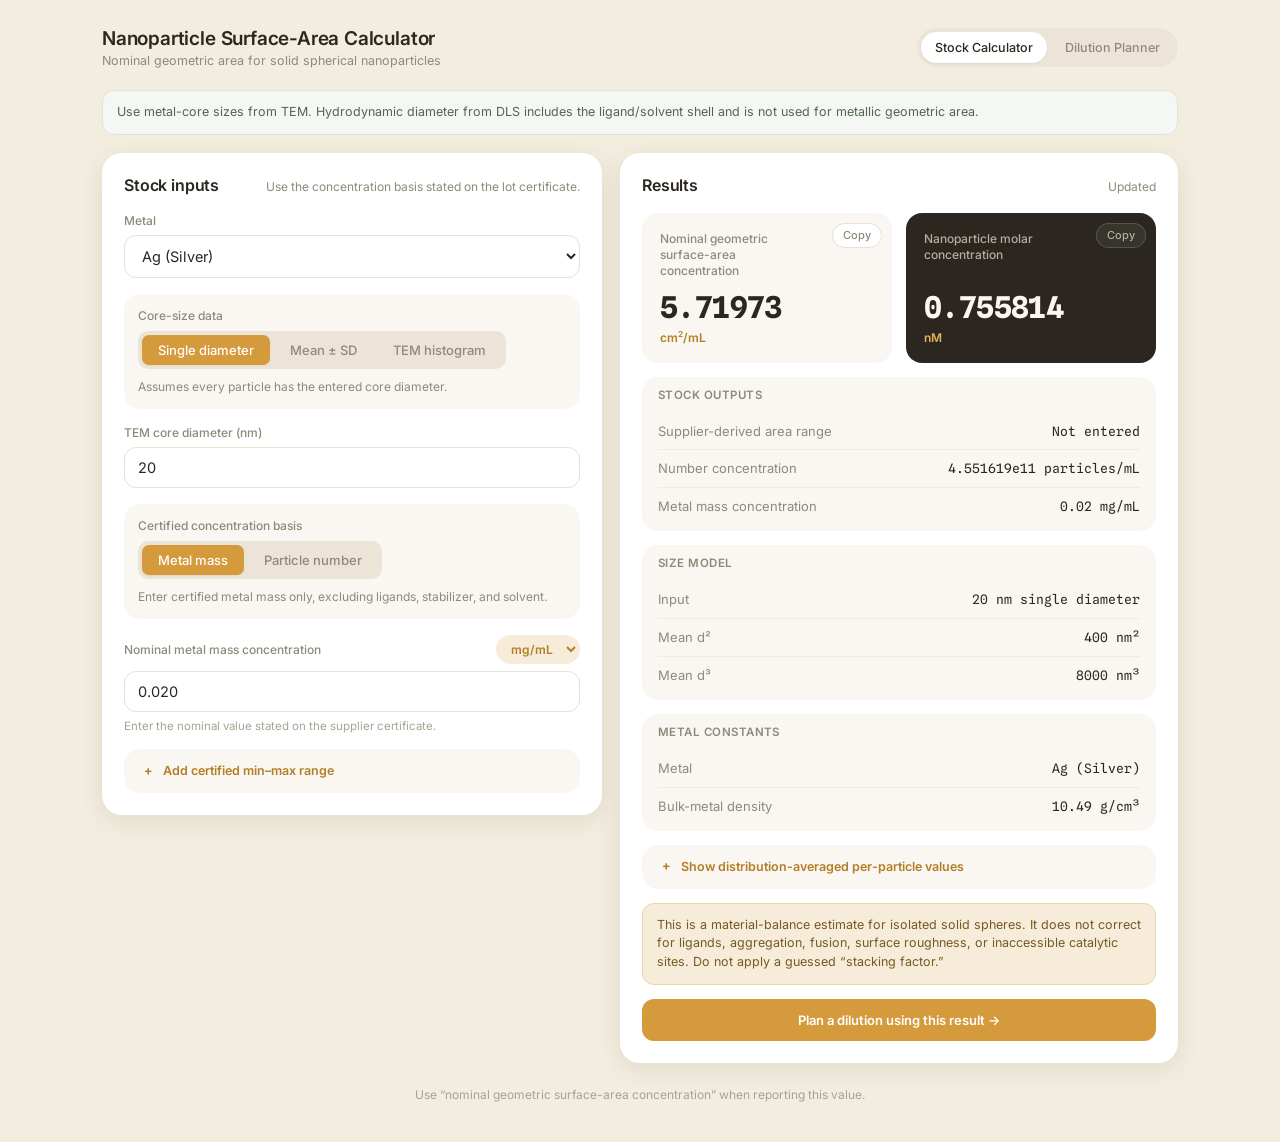
==== commit a57e45f6: "Improve concentration and dilution inputs" ====
--- a/index.html
+++ b/index.html
@@ -98,44 +98,64 @@
             <div class="hint" id="modeHint">Enter metal mass only, excluding ligands, stabilizer, and solvent.</div>
           </div>
 
-          <div class="row">
+          <div id="massInputPanel" class="concentration-panel">
             <label class="field">
               <div class="label-row">
-                <span class="label">Metal mass concentration</span>
+                <span class="label">Nominal metal mass concentration</span>
                 <select id="massUnit" class="control control-inline" title="Mass unit">
                   <option value="mg" selected>mg/mL</option>
                   <option value="ug">µg/mL</option>
                 </select>
               </div>
               <input id="mass" class="control" type="number" step="any" min="0" value="0.020" />
-              <span class="help">Editable in metal-mass mode</span>
+              <span class="help">Enter the nominal value stated on the supplier certificate.</span>
             </label>
-
+          </div>
+
+          <div id="numberInputPanel" class="concentration-panel" hidden>
             <div class="field">
-              <span class="label">Number concentration (particles/mL)</span>
+              <span class="label">Nominal particle-number concentration (particles/mL)</span>
               <div class="sci">
                 <input id="numCoeff" class="control control-sci mono" type="text" inputmode="decimal" value="6.54" />
                 <span class="sci-mid">× 10^</span>
                 <select id="numExp" class="control control-sci mono"></select>
               </div>
-              <span class="help">Editable in particle-number mode</span>
+              <span class="help">For example, enter 6.54 and choose 11 for 6.54 × 10¹¹ particles/mL.</span>
               <div class="smallbox"><div class="smallbox-k">Full value</div><div class="smallbox-v mono" id="numFull">-</div></div>
             </div>
           </div>
 
           <details class="details details-form">
-            <summary>Add supplier concentration range</summary>
-            <div class="row details-body">
+            <summary>Add certified min–max range</summary>
+            <div id="massRangePanel" class="row details-body">
               <label class="field">
-                <span class="label" id="rangeMinLabel">Minimum metal mass concentration (mg/mL)</span>
-                <input id="rangeMin" class="control mono" type="text" inputmode="decimal" placeholder="optional" />
+                <span class="label" id="massRangeMinLabel">Minimum metal mass concentration (mg/mL)</span>
+                <input id="massRangeMin" class="control mono" type="text" inputmode="decimal" placeholder="optional" />
               </label>
               <label class="field">
-                <span class="label" id="rangeMaxLabel">Maximum metal mass concentration (mg/mL)</span>
-                <input id="rangeMax" class="control mono" type="text" inputmode="decimal" placeholder="optional" />
+                <span class="label" id="massRangeMaxLabel">Maximum metal mass concentration (mg/mL)</span>
+                <input id="massRangeMax" class="control mono" type="text" inputmode="decimal" placeholder="optional" />
               </label>
             </div>
-            <p class="help">Use a lot-specific minimum/maximum or specification range. Converted values are not independent measurements.</p>
+            <div id="numberRangePanel" class="row details-body" hidden>
+              <div class="field">
+                <span class="label">Minimum number concentration (particles/mL)</span>
+                <div class="sci">
+                  <input id="numberRangeMinCoeff" class="control control-sci mono" type="text" inputmode="decimal" placeholder="optional" />
+                  <span class="sci-mid">× 10^</span>
+                  <select id="numberRangeMinExp" class="control control-sci mono"></select>
+                </div>
+              </div>
+              <div class="field">
+                <span class="label">Maximum number concentration (particles/mL)</span>
+                <div class="sci">
+                  <input id="numberRangeMaxCoeff" class="control control-sci mono" type="text" inputmode="decimal" placeholder="optional" />
+                  <span class="sci-mid">× 10^</span>
+                  <select id="numberRangeMaxExp" class="control control-sci mono"></select>
+                </div>
+              </div>
+            </div>
+            <p class="help">Keep the certificate's nominal value above. Add this only when the same certificate also supplies a minimum and/or maximum specification.</p>
           </details>
 
           <div id="sizeWarning" class="msg warning" hidden></div>
@@ -230,7 +250,10 @@
   const elements = {
     diameter: $("diameter"), mean: $("meanDiameter"), sd: $("diameterSd"), histogram: $("histogramData"),
     mass: $("mass"), massUnit: $("massUnit"), coeff: $("numCoeff"), exp: $("numExp"), numFull: $("numFull"),
-    rangeMin: $("rangeMin"), rangeMax: $("rangeMax"), error: $("error"), warning: $("sizeWarning"),
+    massRangeMin: $("massRangeMin"), massRangeMax: $("massRangeMax"),
+    numberRangeMinCoeff: $("numberRangeMinCoeff"), numberRangeMinExp: $("numberRangeMinExp"),
+    numberRangeMaxCoeff: $("numberRangeMaxCoeff"), numberRangeMaxExp: $("numberRangeMaxExp"),
+    error: $("error"), warning: $("sizeWarning"),
   };
   let timer = null;
   let previousMassUnit = elements.massUnit.value;
@@ -240,7 +263,10 @@
   }
   function inputMode() { return selectedRadio("mode", "mass"); }
   function sizeMode() { return selectedRadio("sizeMode", "single"); }
-  function selectedToMg(value) { return elements.massUnit.value === "ug" ? value * 1e-3 : value; }
+  function selectedToMg(value) {
+    if (value === null) return null;
+    return elements.massUnit.value === "ug" ? value * 1e-3 : value;
+  }
   function mgToSelected(value) { return elements.massUnit.value === "ug" ? value * 1e3 : value; }
   function massUnitLabel() { return elements.massUnit.value === "ug" ? "µg/mL" : "mg/mL"; }
 
@@ -254,14 +280,14 @@
     const raw = element.value.trim();
     return raw === "" ? null : Number(raw.replace(",", "."));
   }
-  function parseCoeff() {
-    const value = Number(elements.coeff.value.trim().replace(",", "."));
+  function parseCoeff(element) {
+    const value = Number(element.value.trim().replace(",", "."));
     return Number.isFinite(value) ? value : null;
   }
-  function currentNumber() { return parseCoeff() * Math.pow(10, Number(elements.exp.value)); }
-  function toSciParts(value) {
-    const exp = Math.floor(Math.log10(value));
-    return { coeff: value / Math.pow(10, exp), exp };
+  function scientificValue(coeffElement, exponentElement, optional = false) {
+    if (optional && coeffElement.value.trim() === "") return null;
+    const coefficient = parseCoeff(coeffElement);
+    return coefficient === null ? NaN : coefficient * Math.pow(10, Number(exponentElement.value));
   }
   function showMessage(element, message) {
     element.textContent = message || "";
@@ -271,13 +297,17 @@
     clearTimeout(timer);
     timer = setTimeout(compute, 120);
   }
-  function fillExponents() {
+  function fillExponentSelect(select, selected = 11) {
     for (let exponent = 3; exponent <= 20; exponent += 1) {
       const option = document.createElement("option");
       option.value = option.textContent = exponent;
-      elements.exp.appendChild(option);
+      select.appendChild(option);
     }
-    elements.exp.value = "11";
+    select.value = String(selected);
+  }
+  function fillExponents() {
+    [elements.exp, elements.numberRangeMinExp, elements.numberRangeMaxExp]
+      .forEach((select) => fillExponentSelect(select));
   }
 
   function refreshUI() {
@@ -293,18 +323,15 @@
 
     const mode = inputMode();
     const massEditable = mode === "mass";
-    elements.mass.readOnly = !massEditable;
-    elements.coeff.readOnly = massEditable;
-    elements.exp.disabled = massEditable;
-    elements.mass.classList.toggle("readonly", !massEditable);
-    elements.coeff.classList.toggle("readonly", massEditable);
-    elements.exp.classList.toggle("readonly", massEditable);
+    $("massInputPanel").hidden = !massEditable;
+    $("numberInputPanel").hidden = massEditable;
+    $("massRangePanel").hidden = !massEditable;
+    $("numberRangePanel").hidden = massEditable;
     $("modeHint").textContent = massEditable
       ? "Enter certified metal mass only, excluding ligands, stabilizer, and solvent."
       : "Enter the supplier-certified particle-number concentration.";
-    const rangeBasis = massEditable ? `metal mass concentration (${massUnitLabel()})` : "number concentration (particles/mL)";
-    $("rangeMinLabel").textContent = `Minimum ${rangeBasis}`;
-    $("rangeMaxLabel").textContent = `Maximum ${rangeBasis}`;
+    $("massRangeMinLabel").textContent = `Minimum metal mass concentration (${massUnitLabel()})`;
+    $("massRangeMaxLabel").textContent = `Maximum metal mass concentration (${massUnitLabel()})`;
     scheduleCompute();
   }
 
@@ -320,25 +347,25 @@
     showMessage(elements.warning, "");
     try {
       const mode = inputMode();
-      const nominal = mode === "mass" ? selectedToMg(Number(elements.mass.value)) : currentNumber();
-      const convertRange = (value) => mode === "mass" && value !== null ? selectedToMg(value) : value;
+      const nominal = mode === "mass"
+        ? selectedToMg(Number(elements.mass.value))
+        : scientificValue(elements.coeff, elements.exp);
+      const minimum = mode === "mass"
+        ? selectedToMg(parseOptional(elements.massRangeMin))
+        : scientificValue(elements.numberRangeMinCoeff, elements.numberRangeMinExp, true);
+      const maximum = mode === "mass"
+        ? selectedToMg(parseOptional(elements.massRangeMax))
+        : scientificValue(elements.numberRangeMaxCoeff, elements.numberRangeMaxExp, true);
       const range = calculateConcentrationRange(
         metalEl.value,
         sizeSpec(),
         mode,
         nominal,
-        convertRange(parseOptional(elements.rangeMin)),
-        convertRange(parseOptional(elements.rangeMax)),
+        minimum,
+        maximum,
       );
       const data = range.nominal;
 
-      if (mode === "mass") {
-        const parts = toSciParts(data.outputs.number_per_ml);
-        elements.exp.value = String(Math.max(3, Math.min(20, parts.exp)));
-        elements.coeff.value = fmt(data.outputs.number_per_ml / Math.pow(10, Number(elements.exp.value)));
-      } else {
-        elements.mass.value = fmt(mgToSelected(data.outputs.mass_mg_ml));
-      }
       elements.numFull.textContent = data.formatted.number_per_ml;
 
       $("outSurface").textContent = data.formatted.surface_cm2_ml;
@@ -360,10 +387,10 @@
         const low = range.minimum ? fmt(range.minimum.outputs.surface_cm2_ml) : "not entered";
         const high = range.maximum ? fmt(range.maximum.outputs.surface_cm2_ml) : "not entered";
         $("outRange").textContent = `${low} to ${high} cm²/mL`;
-      }
+      } else $("outRange").textContent = "Not entered";
       if (data.size.warning) showMessage(elements.warning, data.size.warning);
 
-      const params = new URLSearchParams({ stock: data.outputs.surface_cm2_ml, target: 0.096, volume: 2.5 });
+      const params = new URLSearchParams({ stock: data.outputs.surface_cm2_ml, target: 0.096, volume_ul: 2500 });
       if (range.minimum) params.set("min", range.minimum.outputs.surface_cm2_ml);
       if (range.maximum) params.set("max", range.maximum.outputs.surface_cm2_ml);
       $("plannerLink").href = `solve/?${params.toString()}`;
@@ -379,7 +406,7 @@
     if (Number.isFinite(value) && value > 0 && previousMassUnit !== elements.massUnit.value) {
       const mg = previousMassUnit === "ug" ? value * 1e-3 : value;
       elements.mass.value = fmt(elements.massUnit.value === "ug" ? mg * 1e3 : mg);
-      [elements.rangeMin, elements.rangeMax].forEach((element) => {
+      [elements.massRangeMin, elements.massRangeMax].forEach((element) => {
         const rangeValue = Number(element.value);
         if (Number.isFinite(rangeValue) && rangeValue > 0) {
           const rangeMg = previousMassUnit === "ug" ? rangeValue * 1e-3 : rangeValue;
--- a/static/style.css
+++ b/static/style.css
@@ -352,6 +352,9 @@
   font-size:12px;
   font-weight:500;
   margin-bottom:auto;
+  width:calc(100% - 58px);
+  min-height:49px;
+  line-height:1.35;
 }
 .kpi-value{
   margin-top:12px;
@@ -515,6 +518,7 @@
 .details-form .details-body{ margin-top:16px; }
 .details-form > .help{ margin:12px 0 0; line-height:1.45; }
 .size-panel[hidden]{ display:none; }
+.concentration-panel[hidden], .details-body[hidden]{ display:none; }
 
 .action-link{
   display:block;
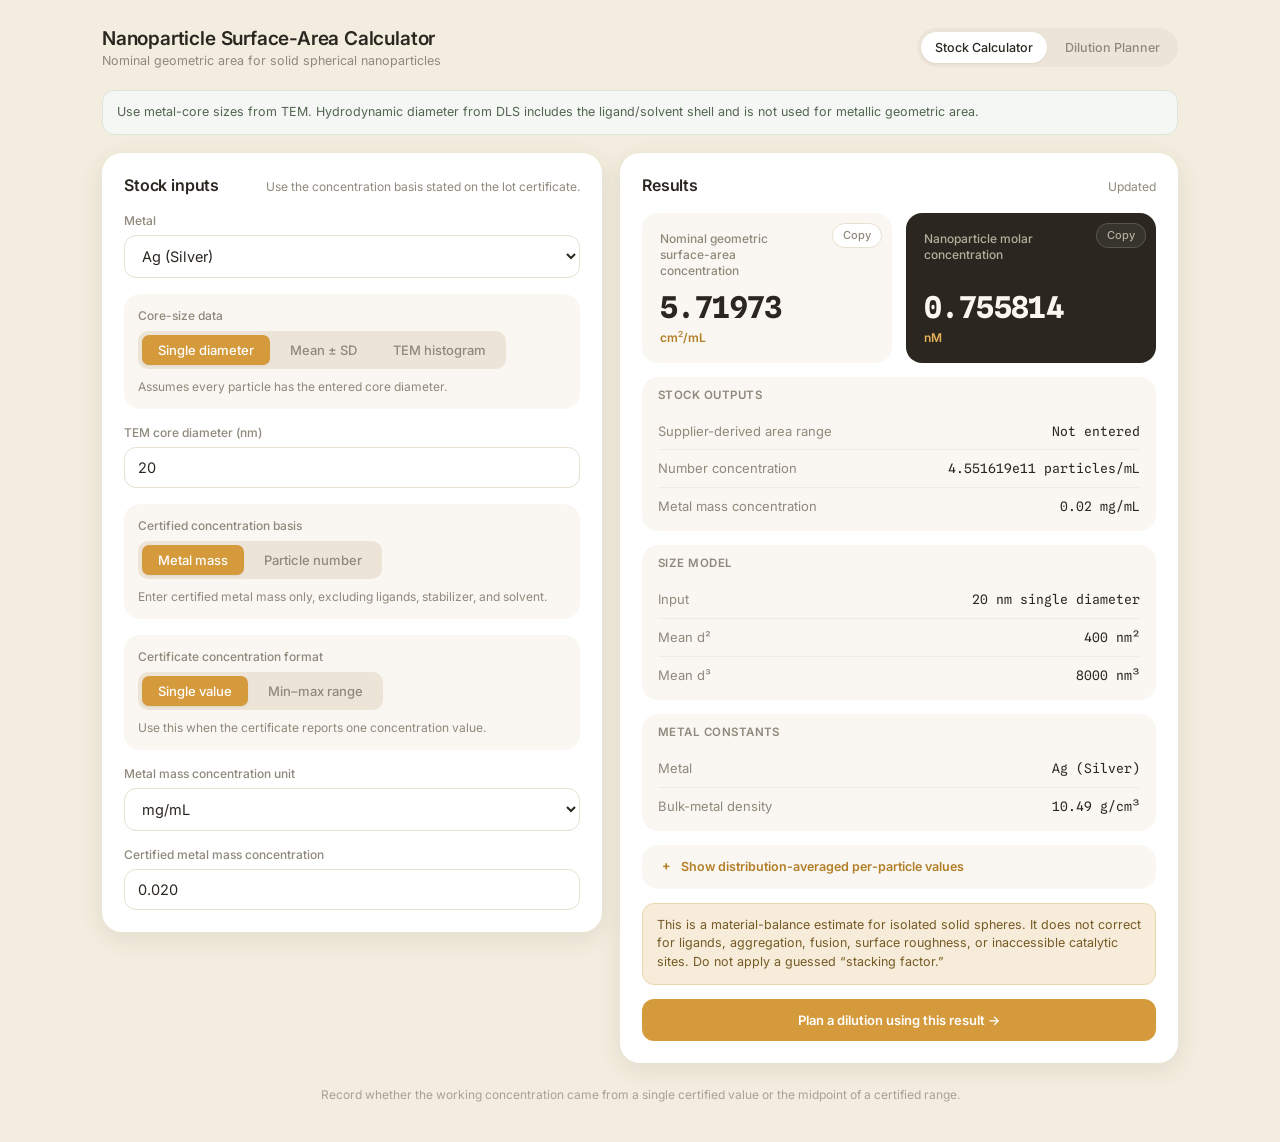
==== commit ef34eb5d: "Make certificate inputs mutually exclusive" ====
--- a/index.html
+++ b/index.html
@@ -98,23 +98,35 @@
             <div class="hint" id="modeHint">Enter metal mass only, excluding ligands, stabilizer, and solvent.</div>
           </div>
 
+          <div class="mode">
+            <div class="mode-left">
+              <div class="label">Certificate concentration format</div>
+              <div class="radios">
+                <label class="radio"><input type="radio" name="concentrationEntry" value="single" checked /><span>Single value</span></label>
+                <label class="radio"><input type="radio" name="concentrationEntry" value="range" /><span>Min–max range</span></label>
+              </div>
+            </div>
+            <div class="hint" id="entryHint">Use this when the certificate reports one concentration value.</div>
+          </div>
+
+          <label id="massUnitPanel" class="field">
+            <span class="label">Metal mass concentration unit</span>
+            <select id="massUnit" class="control" title="Mass unit">
+              <option value="mg" selected>mg/mL</option>
+              <option value="ug">µg/mL</option>
+            </select>
+          </label>
+
           <div id="massInputPanel" class="concentration-panel">
             <label class="field">
-              <div class="label-row">
-                <span class="label">Nominal metal mass concentration</span>
-                <select id="massUnit" class="control control-inline" title="Mass unit">
-                  <option value="mg" selected>mg/mL</option>
-                  <option value="ug">µg/mL</option>
-                </select>
-              </div>
+              <span class="label">Certified metal mass concentration</span>
               <input id="mass" class="control" type="number" step="any" min="0" value="0.020" />
-              <span class="help">Enter the nominal value stated on the supplier certificate.</span>
             </label>
           </div>
 
           <div id="numberInputPanel" class="concentration-panel" hidden>
             <div class="field">
-              <span class="label">Nominal particle-number concentration (particles/mL)</span>
+              <span class="label">Certified particle-number concentration (particles/mL)</span>
               <div class="sci">
                 <input id="numCoeff" class="control control-sci mono" type="text" inputmode="decimal" value="6.54" />
                 <span class="sci-mid">× 10^</span>
@@ -125,23 +137,22 @@
             </div>
           </div>
 
-          <details class="details details-form">
-            <summary>Add certified min–max range</summary>
-            <div id="massRangePanel" class="row details-body">
+          <div id="rangeInputPanel" class="range-panel" hidden>
+            <div id="massRangePanel" class="row">
               <label class="field">
                 <span class="label" id="massRangeMinLabel">Minimum metal mass concentration (mg/mL)</span>
-                <input id="massRangeMin" class="control mono" type="text" inputmode="decimal" placeholder="optional" />
+                <input id="massRangeMin" class="control mono" type="text" inputmode="decimal" placeholder="required" />
               </label>
               <label class="field">
                 <span class="label" id="massRangeMaxLabel">Maximum metal mass concentration (mg/mL)</span>
-                <input id="massRangeMax" class="control mono" type="text" inputmode="decimal" placeholder="optional" />
+                <input id="massRangeMax" class="control mono" type="text" inputmode="decimal" placeholder="required" />
               </label>
             </div>
-            <div id="numberRangePanel" class="row details-body" hidden>
+            <div id="numberRangePanel" class="row" hidden>
               <div class="field">
                 <span class="label">Minimum number concentration (particles/mL)</span>
                 <div class="sci">
-                  <input id="numberRangeMinCoeff" class="control control-sci mono" type="text" inputmode="decimal" placeholder="optional" />
+                  <input id="numberRangeMinCoeff" class="control control-sci mono" type="text" inputmode="decimal" placeholder="required" />
                   <span class="sci-mid">× 10^</span>
                   <select id="numberRangeMinExp" class="control control-sci mono"></select>
                 </div>
@@ -149,14 +160,14 @@
               <div class="field">
                 <span class="label">Maximum number concentration (particles/mL)</span>
                 <div class="sci">
-                  <input id="numberRangeMaxCoeff" class="control control-sci mono" type="text" inputmode="decimal" placeholder="optional" />
+                  <input id="numberRangeMaxCoeff" class="control control-sci mono" type="text" inputmode="decimal" placeholder="required" />
                   <span class="sci-mid">× 10^</span>
                   <select id="numberRangeMaxExp" class="control control-sci mono"></select>
                 </div>
               </div>
             </div>
-            <p class="help">Keep the certificate's nominal value above. Add this only when the same certificate also supplies a minimum and/or maximum specification.</p>
-          </details>
+            <p class="help">Both limits are required. Their midpoint is used as the working concentration, while the full certified range is retained in the results and dilution planner.</p>
+          </div>
 
           <div id="sizeWarning" class="msg warning" hidden></div>
           <div id="error" class="msg error" hidden></div>
@@ -173,7 +184,7 @@
         <div class="results">
           <div class="kpi">
             <button class="copy-btn" onclick="copyToClipboard(document.getElementById('outSurface').textContent, this)">Copy</button>
-            <div class="kpi-label">Nominal geometric surface-area concentration</div>
+            <div class="kpi-label" id="surfaceKpiLabel">Nominal geometric surface-area concentration</div>
             <div class="kpi-value mono" id="outSurface">-</div>
             <div class="kpi-unit">cm<sup>2</sup>/mL</div>
           </div>
@@ -233,7 +244,7 @@
       </section>
     </main>
 
-    <footer class="foot">Use “nominal geometric surface-area concentration” when reporting this value.</footer>
+    <footer class="foot">Record whether the working concentration came from a single certified value or the midpoint of a certified range.</footer>
   </div>
 
 <script>
@@ -262,6 +273,7 @@
     return document.querySelector(`input[name="${name}"]:checked`)?.value || fallback;
   }
   function inputMode() { return selectedRadio("mode", "mass"); }
+  function concentrationEntryMode() { return selectedRadio("concentrationEntry", "single"); }
   function sizeMode() { return selectedRadio("sizeMode", "single"); }
   function selectedToMg(value) {
     if (value === null) return null;
@@ -281,7 +293,9 @@
     return raw === "" ? null : Number(raw.replace(",", "."));
   }
   function parseCoeff(element) {
-    const value = Number(element.value.trim().replace(",", "."));
+    const raw = element.value.trim();
+    if (raw === "") return null;
+    const value = Number(raw.replace(",", "."));
     return Number.isFinite(value) ? value : null;
   }
   function scientificValue(coeffElement, exponentElement, optional = false) {
@@ -323,13 +337,22 @@
 
     const mode = inputMode();
     const massEditable = mode === "mass";
-    $("massInputPanel").hidden = !massEditable;
-    $("numberInputPanel").hidden = massEditable;
-    $("massRangePanel").hidden = !massEditable;
-    $("numberRangePanel").hidden = massEditable;
+    const rangeEntry = concentrationEntryMode() === "range";
+    $("massUnitPanel").hidden = !massEditable;
+    $("massInputPanel").hidden = !massEditable || rangeEntry;
+    $("numberInputPanel").hidden = massEditable || rangeEntry;
+    $("rangeInputPanel").hidden = !rangeEntry;
+    $("massRangePanel").hidden = !massEditable || !rangeEntry;
+    $("numberRangePanel").hidden = massEditable || !rangeEntry;
     $("modeHint").textContent = massEditable
       ? "Enter certified metal mass only, excluding ligands, stabilizer, and solvent."
       : "Enter the supplier-certified particle-number concentration.";
+    $("entryHint").textContent = rangeEntry
+      ? "Enter both certified limits. Their midpoint becomes the working concentration."
+      : "Use this when the certificate reports one concentration value.";
+    $("surfaceKpiLabel").textContent = rangeEntry
+      ? "Midpoint geometric surface-area concentration"
+      : "Nominal geometric surface-area concentration";
     $("massRangeMinLabel").textContent = `Minimum metal mass concentration (${massUnitLabel()})`;
     $("massRangeMaxLabel").textContent = `Maximum metal mass concentration (${massUnitLabel()})`;
     scheduleCompute();
@@ -340,6 +363,7 @@
       .forEach((id) => { $(id).textContent = "-"; });
     $("outRange").textContent = "Not entered";
     $("resultTag").textContent = "Waiting for valid input…";
+    $("plannerLink").href = "solve/";
   }
 
   function compute() {
@@ -347,15 +371,27 @@
     showMessage(elements.warning, "");
     try {
       const mode = inputMode();
-      const nominal = mode === "mass"
-        ? selectedToMg(Number(elements.mass.value))
-        : scientificValue(elements.coeff, elements.exp);
-      const minimum = mode === "mass"
-        ? selectedToMg(parseOptional(elements.massRangeMin))
-        : scientificValue(elements.numberRangeMinCoeff, elements.numberRangeMinExp, true);
-      const maximum = mode === "mass"
-        ? selectedToMg(parseOptional(elements.massRangeMax))
-        : scientificValue(elements.numberRangeMaxCoeff, elements.numberRangeMaxExp, true);
+      const rangeEntry = concentrationEntryMode() === "range";
+      let minimum = null;
+      let maximum = null;
+      let nominal;
+      if (rangeEntry) {
+        minimum = mode === "mass"
+          ? selectedToMg(parseOptional(elements.massRangeMin))
+          : scientificValue(elements.numberRangeMinCoeff, elements.numberRangeMinExp);
+        maximum = mode === "mass"
+          ? selectedToMg(parseOptional(elements.massRangeMax))
+          : scientificValue(elements.numberRangeMaxCoeff, elements.numberRangeMaxExp);
+        if (minimum === null || maximum === null || !Number.isFinite(minimum) || !Number.isFinite(maximum)) {
+          throw new Error("Enter both minimum and maximum certified concentrations.");
+        }
+        if (minimum > maximum) throw new Error("Minimum concentration cannot exceed maximum concentration.");
+        nominal = (minimum + maximum) / 2;
+      } else {
+        nominal = mode === "mass"
+          ? selectedToMg(Number(elements.mass.value))
+          : scientificValue(elements.coeff, elements.exp);
+      }
       const range = calculateConcentrationRange(
         metalEl.value,
         sizeSpec(),
@@ -381,7 +417,7 @@
       $("midVolume").textContent = `${data.formatted.volume_cm3_per_particle} cm³`;
       $("midArea").textContent = `${data.formatted.area_cm2_per_particle} cm²`;
       $("midMass").textContent = `${data.formatted.mass_g_per_particle} g`;
-      $("resultTag").textContent = "Updated";
+      $("resultTag").textContent = rangeEntry ? "Updated from range midpoint" : "Updated";
 
       if (range.minimum || range.maximum) {
         const low = range.minimum ? fmt(range.minimum.outputs.surface_cm2_ml) : "not entered";
@@ -422,7 +458,7 @@
   document.querySelectorAll("input, select, textarea").forEach((element) => {
     element.addEventListener(element.type === "radio" || element.tagName === "SELECT" ? "change" : "input", scheduleCompute);
   });
-  document.querySelectorAll('input[name="mode"], input[name="sizeMode"]').forEach((element) => element.addEventListener("change", refreshUI));
+  document.querySelectorAll('input[name="mode"], input[name="sizeMode"], input[name="concentrationEntry"]').forEach((element) => element.addEventListener("change", refreshUI));
   elements.massUnit.addEventListener("change", convertMassUnit);
   refreshUI();
 })();
--- a/static/style.css
+++ b/static/style.css
@@ -518,7 +518,13 @@
 .details-form .details-body{ margin-top:16px; }
 .details-form > .help{ margin:12px 0 0; line-height:1.45; }
 .size-panel[hidden]{ display:none; }
-.concentration-panel[hidden], .details-body[hidden]{ display:none; }
+.range-panel{
+  background:var(--panel);
+  border-radius:var(--radius-tile);
+  padding:16px;
+}
+.range-panel > .help{ margin:12px 0 0; line-height:1.45; }
+.concentration-panel[hidden], .range-panel[hidden], .row[hidden], .field[hidden], .details-body[hidden]{ display:none !important; }
 
 .action-link{
   display:block;
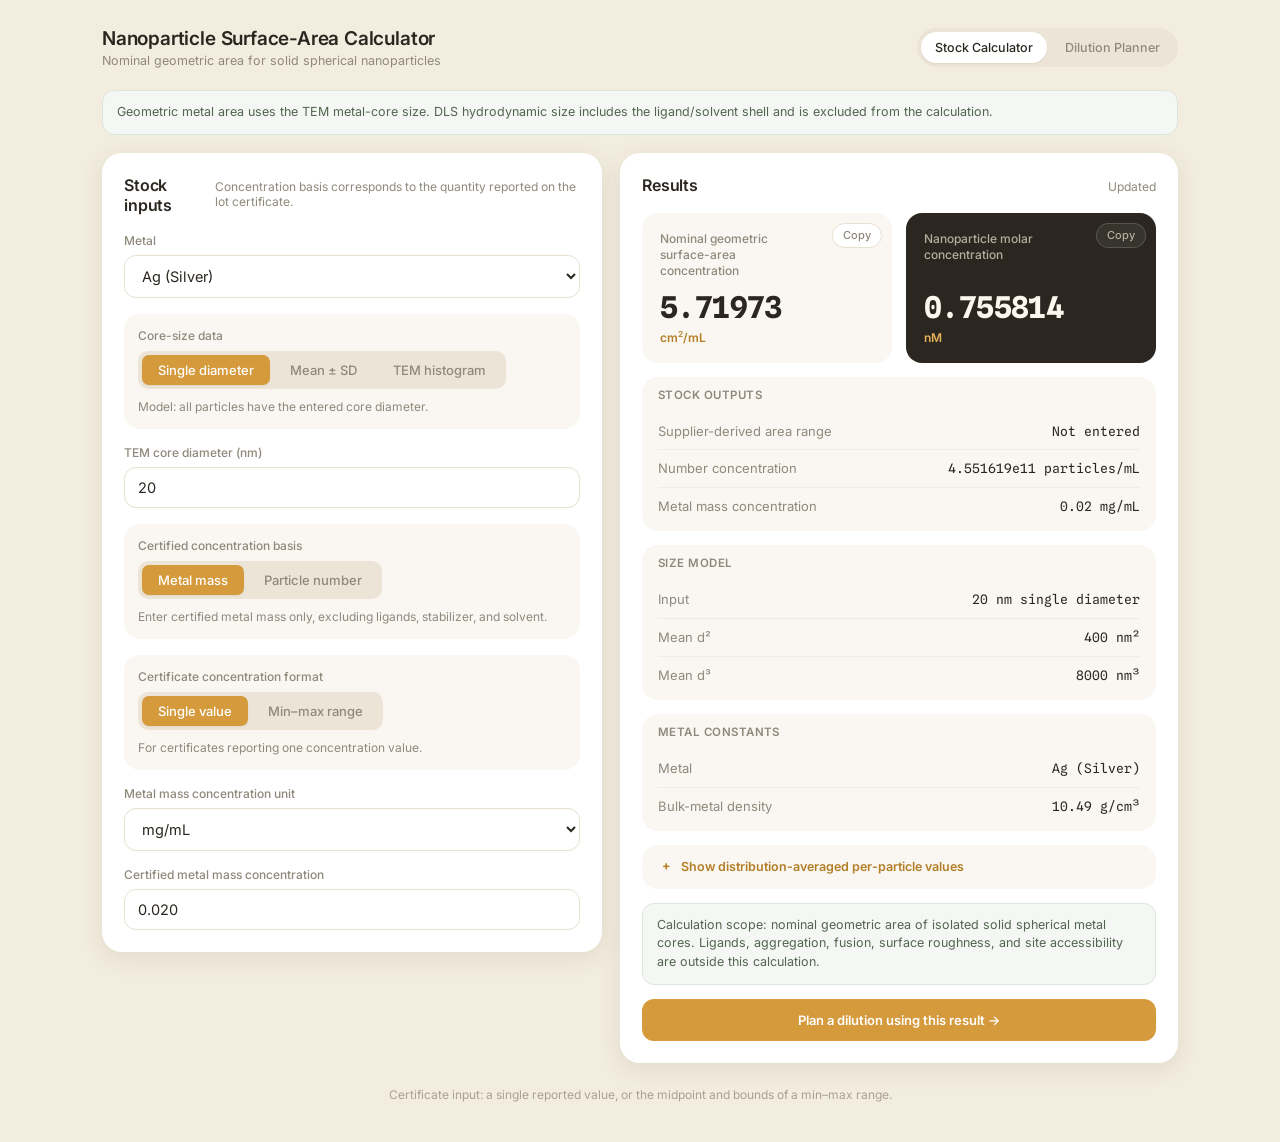
==== commit 28813b9b: "Use neutral calculation scope wording" ====
--- a/index.html
+++ b/index.html
@@ -31,14 +31,14 @@
     </header>
 
     <div class="notice info">
-      Use metal-core sizes from TEM. Hydrodynamic diameter from DLS includes the ligand/solvent shell and is not used for metallic geometric area.
+      Geometric metal area uses the TEM metal-core size. DLS hydrodynamic size includes the ligand/solvent shell and is excluded from the calculation.
     </div>
 
     <main class="grid grid-wide">
       <section class="card">
         <div class="card-head">
           <h2>Stock inputs</h2>
-          <span class="muted">Use the concentration basis stated on the lot certificate.</span>
+          <span class="muted">Concentration basis corresponds to the quantity reported on the lot certificate.</span>
         </div>
 
         <form class="form" onsubmit="return false;">
@@ -56,7 +56,7 @@
                 <label class="radio"><input type="radio" name="sizeMode" value="histogram" /><span>TEM histogram</span></label>
               </div>
             </div>
-            <div class="hint" id="sizeHint">Assumes every particle has the entered core diameter.</div>
+            <div class="hint" id="sizeHint">Model: all particles have the entered core diameter.</div>
           </div>
 
           <div id="sizeSingle" class="size-panel">
@@ -106,7 +106,7 @@
                 <label class="radio"><input type="radio" name="concentrationEntry" value="range" /><span>Min–max range</span></label>
               </div>
             </div>
-            <div class="hint" id="entryHint">Use this when the certificate reports one concentration value.</div>
+            <div class="hint" id="entryHint">For certificates reporting one concentration value.</div>
           </div>
 
           <label id="massUnitPanel" class="field">
@@ -235,8 +235,8 @@
             </div>
           </details>
 
-          <div class="notice caution">
-            This is a material-balance estimate for isolated solid spheres. It does not correct for ligands, aggregation, fusion, surface roughness, or inaccessible catalytic sites. Do not apply a guessed “stacking factor.”
+          <div class="notice info">
+            Calculation scope: nominal geometric area of isolated solid spherical metal cores. Ligands, aggregation, fusion, surface roughness, and site accessibility are outside this calculation.
           </div>
 
           <a id="plannerLink" class="action-link" href="solve/">Plan a dilution using this result →</a>
@@ -244,7 +244,7 @@
       </section>
     </main>
 
-    <footer class="foot">Record whether the working concentration came from a single certified value or the midpoint of a certified range.</footer>
+    <footer class="foot">Certificate input: a single reported value, or the midpoint and bounds of a min–max range.</footer>
   </div>
 
 <script>
@@ -330,7 +330,7 @@
     $("sizeNormal").hidden = sm !== "normal";
     $("sizeHistogram").hidden = sm !== "histogram";
     $("sizeHint").textContent = sm === "single"
-      ? "Assumes every particle has the entered core diameter."
+      ? "Model: all particles have the entered core diameter."
       : sm === "normal"
         ? "Uses analytical number-weighted moments for an arithmetic mean and SD."
         : "Uses the number-weighted second and third moments of your TEM data.";
@@ -349,7 +349,7 @@
       : "Enter the supplier-certified particle-number concentration.";
     $("entryHint").textContent = rangeEntry
       ? "Enter both certified limits. Their midpoint becomes the working concentration."
-      : "Use this when the certificate reports one concentration value.";
+      : "For certificates reporting one concentration value.";
     $("surfaceKpiLabel").textContent = rangeEntry
       ? "Midpoint geometric surface-area concentration"
       : "Nominal geometric surface-area concentration";
